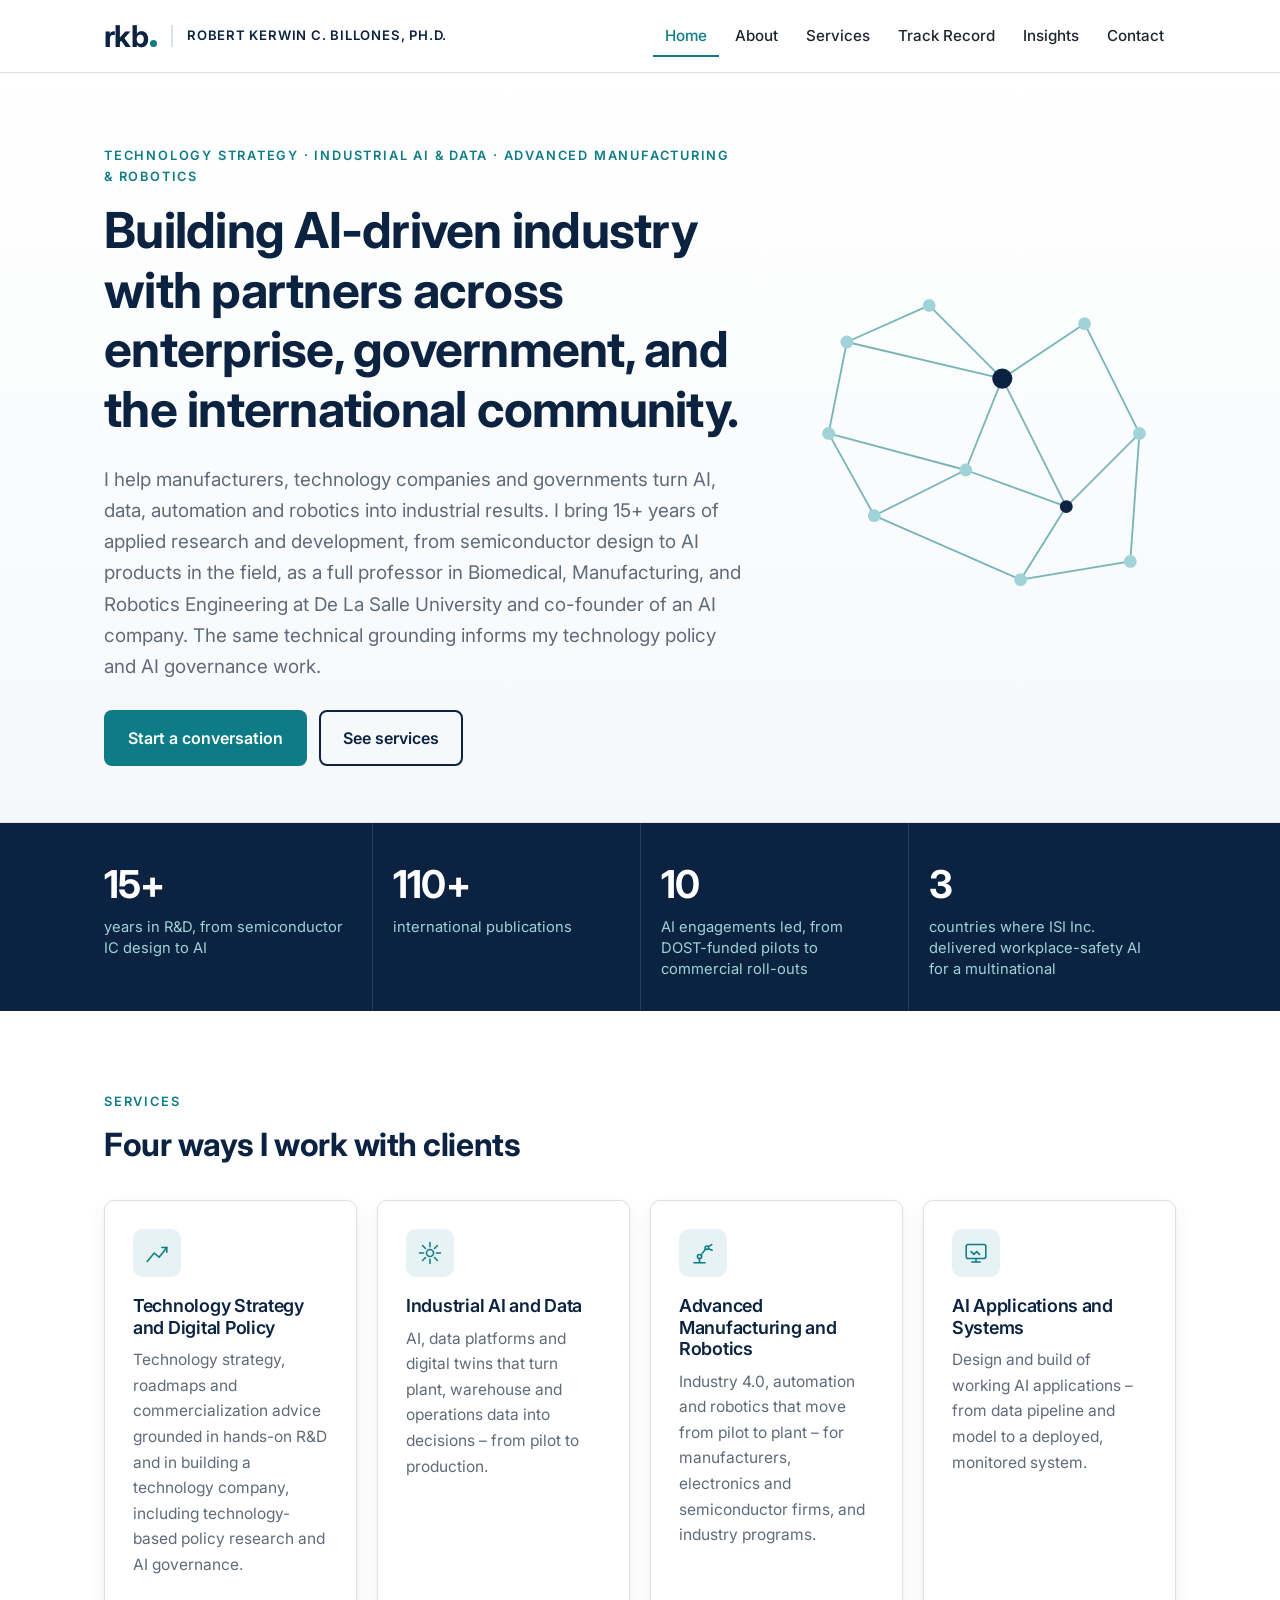
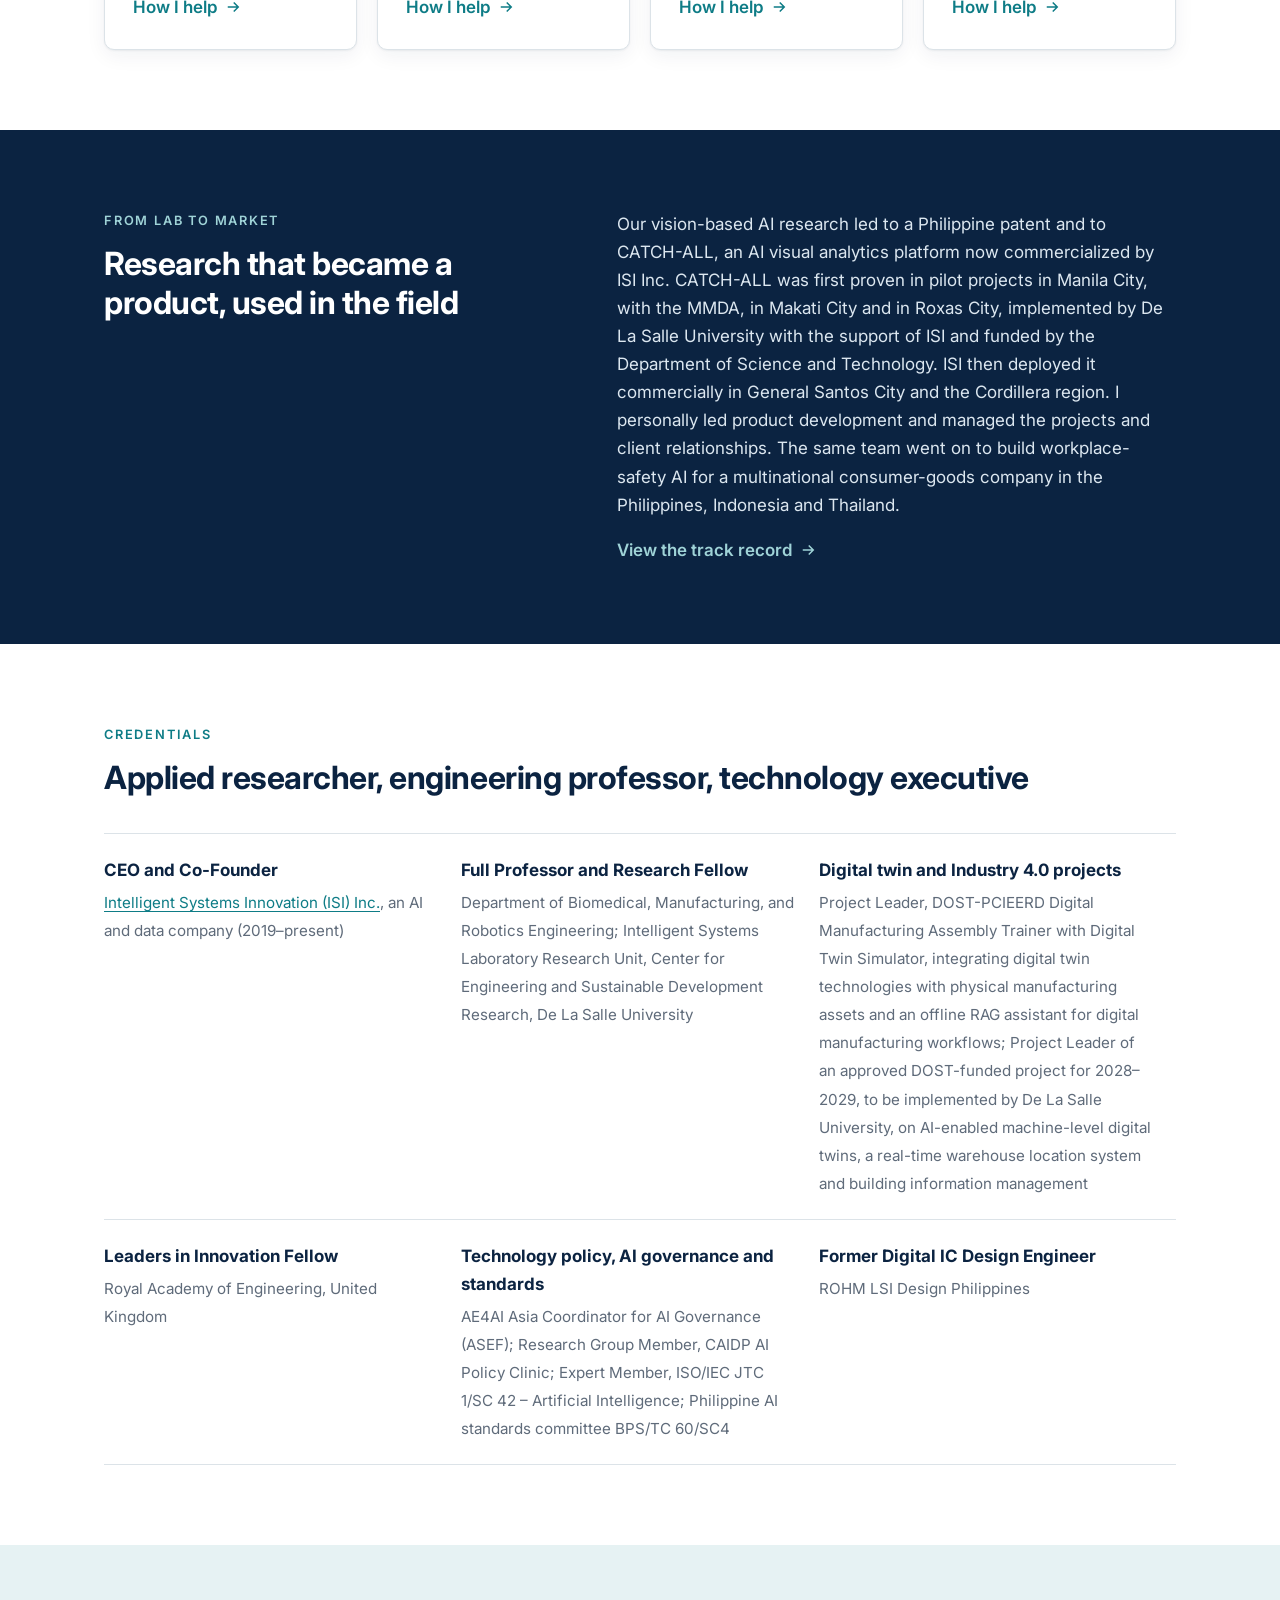
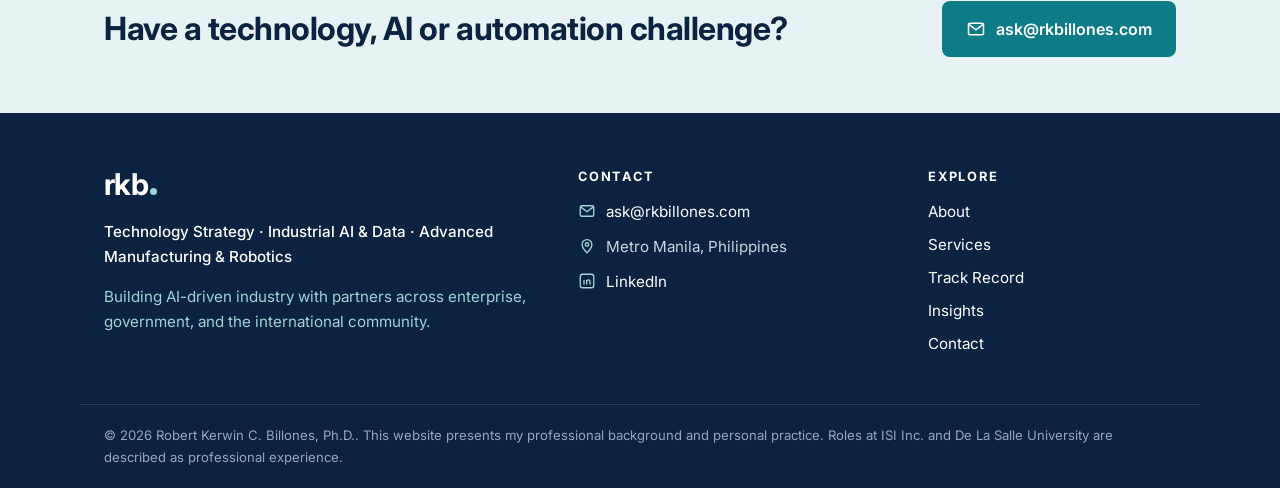
==== index.html @ d2f18d57 "Minor content changes" ====
<!doctype html>
<html lang="en">
<head>
<meta charset="utf-8">
<meta name="viewport" content="width=device-width, initial-scale=1">
<title>Dr. Robert Kerwin C. Billones | Technology Strategy · Industrial AI &amp; Data · Advanced Manufacturing &amp; Robotics</title>
<meta name="description" content="Dr. Robert Kerwin C. Billones: technology strategy, industrial AI and data, and advanced manufacturing and robotics advisory. CEO of ISI Inc., full professor in Biomedical, Manufacturing, and Robotics Engineering at De La Salle University, Royal Academy of Engineering LIF Fellow.">
<meta name="author" content="Robert Kerwin C. Billones, Ph.D.">
<link rel="canonical" href="https://rkbillones.com/">
<meta property="og:type" content="website">
<meta property="og:title" content="Dr. Robert Kerwin C. Billones | Technology Strategy · Industrial AI &amp; Data · Advanced Manufacturing &amp; Robotics">
<meta property="og:description" content="Dr. Robert Kerwin C. Billones: technology strategy, industrial AI and data, and advanced manufacturing and robotics advisory. CEO of ISI Inc., full professor in Biomedical, Manufacturing, and Robotics Engineering at De La Salle University, Royal Academy of Engineering LIF Fellow.">
<meta property="og:url" content="https://rkbillones.com/">
<meta property="og:image" content="https://rkbillones.com/assets/og-image.png">
<meta name="twitter:card" content="summary_large_image">
<meta name="theme-color" content="#0B2341">
<link rel="icon" href="assets/favicon.svg" type="image/svg+xml">
<link rel="apple-touch-icon" href="assets/apple-touch-icon.png">
<link rel="preconnect" href="https://fonts.googleapis.com">
<link rel="preconnect" href="https://fonts.gstatic.com" crossorigin>
<link href="https://fonts.googleapis.com/css2?family=Inter:wght@400;500;600;700&display=swap" rel="stylesheet">
<link rel="stylesheet" href="css/style.css">
</head>
<body>
<a class="skip" href="#main">Skip to content</a>
<header class="site-header">
  <div class="wrap header-inner">
    <a class="brand" href="index.html"><span class="logo " aria-label="rkb."><span class="logo-word">rkb</span><span class="logo-dot"></span></span><span class="brand-name">Robert Kerwin C. Billones, Ph.D.</span></a>
    <button class="nav-toggle" aria-expanded="false" aria-controls="site-nav"><span></span><span></span><span></span><span class="sr">Menu</span></button>
    <nav id="site-nav" class="site-nav" aria-label="Main"><ul><li><a href="index.html" aria-current="page">Home</a></li><li><a href="about.html">About</a></li><li><a href="services.html">Services</a></li><li><a href="track-record.html">Track Record</a></li><li><a href="insights.html">Insights</a></li><li><a href="contact.html">Contact</a></li></ul></nav>
  </div>
</header>
<main id="main">

<section class="hero">
  <div class="wrap hero-grid">
    <div>
      <p class="eyebrow">Technology Strategy · Industrial AI &amp; Data · Advanced Manufacturing &amp; Robotics</p>
      <h1>Building AI-driven industry with partners across enterprise, government, and the international community.</h1>
      <p class="lead">I help manufacturers, technology companies and governments turn AI, data, automation and robotics into industrial results. I bring 15+ years of applied research and development, from semiconductor design to AI products in the field, as a full professor in Biomedical, Manufacturing, and Robotics Engineering at De La Salle University and co-founder of an AI company. The same technical grounding informs my technology policy and AI governance work.</p>
      <div class="actions">
        <a class="btn btn-primary" href="contact.html">Start a conversation</a>
        <a class="btn btn-ghost" href="services.html">See services</a>
      </div>
    </div>
    <div class="hero-art"><svg class="network" viewBox="0 0 420 380" aria-hidden="true"><g class="edges"><line x1="60" y1="70" x2="150" y2="30"/><line x1="150" y1="30" x2="230" y2="110"/><line x1="230" y1="110" x2="320" y2="50"/><line x1="320" y1="50" x2="380" y2="170"/><line x1="230" y1="110" x2="190" y2="210"/><line x1="380" y1="170" x2="300" y2="250"/><line x1="300" y1="250" x2="190" y2="210"/><line x1="190" y1="210" x2="90" y2="260"/><line x1="90" y1="260" x2="40" y2="170"/><line x1="40" y1="170" x2="60" y2="70"/><line x1="60" y1="70" x2="230" y2="110"/><line x1="190" y1="210" x2="40" y2="170"/><line x1="300" y1="250" x2="250" y2="330"/><line x1="250" y1="330" x2="370" y2="310"/><line x1="380" y1="170" x2="370" y2="310"/><line x1="230" y1="110" x2="300" y2="250"/><line x1="90" y1="260" x2="250" y2="330"/></g><g class="nodes"><circle cx="60" cy="70" r="7" class=""/><circle cx="150" cy="30" r="7" class=""/><circle cx="230" cy="110" r="11" class="hub"/><circle cx="320" cy="50" r="7" class=""/><circle cx="380" cy="170" r="7" class=""/><circle cx="300" cy="250" r="7" class="hub"/><circle cx="190" cy="210" r="7" class=""/><circle cx="90" cy="260" r="7" class=""/><circle cx="40" cy="170" r="7" class=""/><circle cx="250" cy="330" r="7" class=""/><circle cx="370" cy="310" r="7" class=""/></g></svg></div>
  </div>
</section>

<section class="stats" aria-label="At a glance">
  <div class="wrap stats-grid">
    <div class="stat"><span class="stat-n">15+</span><span class="stat-l">years in R&amp;D, from semiconductor IC design to AI</span></div><div class="stat"><span class="stat-n">110+</span><span class="stat-l">international publications</span></div><div class="stat"><span class="stat-n">10</span><span class="stat-l">AI engagements led, from DOST-funded pilots to commercial roll-outs</span></div><div class="stat"><span class="stat-n">3</span><span class="stat-l">countries where ISI Inc. delivered workplace-safety AI for a multinational</span></div>
  </div>
</section>

<section class="section">
  <div class="wrap">
    <div class="section-head">
      <p class="eyebrow">Services</p>
      <h2>Four ways I work with clients</h2>
    </div>
    <div class="grid-4"><article class="card svc">
  <div class="svc-icon"><svg viewBox="0 0 40 40" aria-hidden="true"><path d="M6 32 16 20l7 6 11-14"/><path d="M27 12h7v7"/></svg></div>
  <h3>Technology Strategy and Digital Policy</h3>
  <p>Technology strategy, roadmaps and commercialization advice grounded in hands-on R&amp;D and in building a technology company, including technology-based policy research and AI governance.</p>
  <a class="more" href="services.html#str">How I help <svg viewBox="0 0 24 24" aria-hidden="true"><path d="M5 12h14M13 6l6 6-6 6"/></svg></a>
</article>
<article class="card svc">
  <div class="svc-icon"><svg viewBox="0 0 40 40" aria-hidden="true"><circle cx="20" cy="20" r="5"/><path d="M20 5v6M20 29v6M5 20h6M29 20h6M9.4 9.4l4.2 4.2M26.4 26.4l4.2 4.2M9.4 30.6l4.2-4.2M26.4 13.6l4.2-4.2"/></svg></div>
  <h3>Industrial AI and Data</h3>
  <p>AI, data platforms and digital twins that turn plant, warehouse and operations data into decisions – from pilot to production.</p>
  <a class="more" href="services.html#iai">How I help <svg viewBox="0 0 24 24" aria-hidden="true"><path d="M5 12h14M13 6l6 6-6 6"/></svg></a>
</article>
<article class="card svc">
  <div class="svc-icon"><svg viewBox="0 0 40 40" aria-hidden="true"><path d="M7 34h16"/><path d="M15 34v-6"/><circle cx="15" cy="25" r="3"/><path d="m17 23 7-9"/><circle cx="25.5" cy="12.5" r="2.5"/><path d="m27.5 11 5-3M28 14l5 2"/></svg></div>
  <h3>Advanced Manufacturing and Robotics</h3>
  <p>Industry 4.0, automation and robotics that move from pilot to plant – for manufacturers, electronics and semiconductor firms, and industry programs.</p>
  <a class="more" href="services.html#amr">How I help <svg viewBox="0 0 24 24" aria-hidden="true"><path d="M5 12h14M13 6l6 6-6 6"/></svg></a>
</article>
<article class="card svc">
  <div class="svc-icon"><svg viewBox="0 0 40 40" aria-hidden="true"><rect x="6" y="8" width="28" height="20" rx="2.5"/><path d="M14 33h12M20 28v5M13 18l4 4 4-4 4 4"/></svg></div>
  <h3>AI Applications and Systems</h3>
  <p>Design and build of working AI applications – from data pipeline and model to a deployed, monitored system.</p>
  <a class="more" href="services.html#ais">How I help <svg viewBox="0 0 24 24" aria-hidden="true"><path d="M5 12h14M13 6l6 6-6 6"/></svg></a>
</article></div>
  </div>
</section>

<section class="section band">
  <div class="wrap split">
    <div>
      <p class="eyebrow eyebrow-light">From lab to market</p>
      <h2>Research that became a product, used in the field</h2>
    </div>
    <div>
      <p>Our vision-based AI research led to a Philippine patent and to CATCH-ALL, an AI visual analytics platform now commercialized by ISI Inc. CATCH-ALL was first proven in pilot projects in Manila City, with the MMDA, in Makati City and in Roxas City, implemented by De La Salle University with the support of ISI and funded by the Department of Science and Technology. ISI then deployed it commercially in General Santos City and the Cordillera region. I personally led product development and managed the projects and client relationships. The same team went on to build workplace-safety AI for a multinational consumer-goods company in the Philippines, Indonesia and Thailand.</p>
      <a class="more more-light" href="track-record.html">View the track record <svg viewBox="0 0 24 24" aria-hidden="true"><path d="M5 12h14M13 6l6 6-6 6"/></svg></a>
    </div>
  </div>
</section>

<section class="section">
  <div class="wrap">
    <div class="section-head">
      <p class="eyebrow">Credentials</p>
      <h2>Applied researcher, engineering professor, technology executive</h2>
    </div>
    <ul class="cred-grid">
      <li><strong>CEO and Co-Founder</strong><span><a href="https://isinnovation.com.ph/" rel="noopener">Intelligent Systems Innovation (ISI) Inc.</a>, an AI and data company (2019–present)</span></li>
      <li><strong>Full Professor and Research Fellow</strong><span>Department of Biomedical, Manufacturing, and Robotics Engineering; Intelligent Systems Laboratory Research Unit, Center for Engineering and Sustainable Development Research, De La Salle University</span></li>
      <li><strong>Digital twin and Industry 4.0 projects</strong><span>Project Leader, DOST-PCIEERD Digital Manufacturing Assembly Trainer with Digital Twin Simulator, integrating digital twin technologies with physical manufacturing assets and an offline RAG assistant for digital manufacturing workflows; Project Leader of an approved DOST-funded project for 2028–2029, to be implemented by De La Salle University, on AI-enabled machine-level digital twins, a real-time warehouse location system and building information management</span></li>
      <li><strong>Leaders in Innovation Fellow</strong><span>Royal Academy of Engineering, United Kingdom</span></li>
      <li><strong>Technology policy, AI governance and standards</strong><span>AE4AI Asia Coordinator for AI Governance (ASEF); Research Group Member, CAIDP AI Policy Clinic; Expert Member, ISO/IEC JTC 1/SC 42 – Artificial Intelligence; Philippine AI standards committee BPS/TC 60/SC4</span></li>
      <li><strong>Former Digital IC Design Engineer</strong><span>ROHM LSI Design Philippines</span></li>
    </ul>
  </div>
</section>

<section class="cta">
  <div class="wrap cta-inner">
    <h2>Have a technology, AI or automation challenge?</h2>
    <a class="btn btn-primary" href="mailto:ask@rkbillones.com"><svg viewBox="0 0 24 24" aria-hidden="true"><rect x="3" y="5" width="18" height="14" rx="2"/><path d="M3.5 6.5 12 13l8.5-6.5"/></svg> ask@rkbillones.com</a>
  </div>
</section>
</main>
<footer class="site-footer">
  <div class="wrap footer-grid">
    <div>
      <span class="logo logo-rev" aria-label="rkb."><span class="logo-word">rkb</span><span class="logo-dot"></span></span>
      <p class="footer-desc">Technology Strategy · Industrial AI &amp; Data · Advanced Manufacturing &amp; Robotics</p>
      <p class="footer-tag">Building AI-driven industry with partners across enterprise, government, and the international community.</p>
    </div>
    <div>
      <h2 class="footer-h">Contact</h2>
      <ul class="contact-list">
        <li><svg viewBox="0 0 24 24" aria-hidden="true"><rect x="3" y="5" width="18" height="14" rx="2"/><path d="M3.5 6.5 12 13l8.5-6.5"/></svg><a href="mailto:ask@rkbillones.com">ask@rkbillones.com</a></li>
        <li><svg viewBox="0 0 24 24" aria-hidden="true"><path d="M12 21s-6.5-6.2-6.5-11a6.5 6.5 0 0 1 13 0c0 4.8-6.5 11-6.5 11z"/><circle cx="12" cy="10" r="2.3"/></svg><span>Metro Manila, Philippines</span></li>
        <li><svg viewBox="0 0 24 24" aria-hidden="true"><rect x="3" y="3" width="18" height="18" rx="3"/><path d="M8 10.5v6M8 7.6v.1M11.5 16.5v-6M11.5 13c0-1.7 1-2.6 2.4-2.6s2.1.9 2.1 2.6v3.5"/></svg><a href="https://www.linkedin.com/in/robert-kerwin-billones-70526b146" rel="noopener">LinkedIn</a></li>
      </ul>
    </div>
    <div>
      <h2 class="footer-h">Explore</h2>
      <ul class="footer-nav"><li><a href="about.html">About</a></li><li><a href="services.html">Services</a></li><li><a href="track-record.html">Track Record</a></li><li><a href="insights.html">Insights</a></li><li><a href="contact.html">Contact</a></li></ul>
    </div>
  </div>
  <div class="wrap footer-base">
    <p>&copy; <span id="yr">2026</span> Robert Kerwin C. Billones, Ph.D.. This website presents my professional background and personal practice. Roles at ISI Inc. and De La Salle University are described as professional experience.</p>
  </div>
</footer>
<script>
(function(){var b=document.querySelector('.nav-toggle'),n=document.getElementById('site-nav');
b.addEventListener('click',function(){var o=n.classList.toggle('open');b.setAttribute('aria-expanded',o)});
document.getElementById('yr').textContent=new Date().getFullYear();})();
</script>
</body>
</html>
---- css/style.css ----
/* rkbillones.com – brand: Deep Navy #0B2341, Signal Teal #0E7C86, Mist #E6F2F3, Inter */
:root {
  --navy: #0B2341;
  --navy-2: #13325A;
  --teal: #0E7C86;
  --teal-d: #0A6169;
  --mint: #9FD3D7;
  --mist: #E6F2F3;
  --ink: #1D2733;
  --grey: #5F6B7A;
  --line: #DCE3E8;
  --bg: #FFFFFF;
  --bg-alt: #F5F8FA;
  --radius: 10px;
  --wrap: 1120px;
  --shadow: 0 1px 2px rgba(11, 35, 65, .06), 0 6px 20px rgba(11, 35, 65, .06);
}
* { box-sizing: border-box; }
html { scroll-behavior: smooth; -webkit-text-size-adjust: 100%; }
body {
  margin: 0; background: var(--bg); color: var(--ink);
  font: 400 17px/1.65 Inter, system-ui, -apple-system, "Segoe UI", Roboto, Arial, sans-serif;
  -webkit-font-smoothing: antialiased;
}
img, svg { max-width: 100%; }
a { color: var(--teal); text-decoration-thickness: 1px; text-underline-offset: 3px; }
a:hover { color: var(--teal-d); }
h1, h2, h3 { color: var(--navy); line-height: 1.2; letter-spacing: -0.015em; margin: 0 0 .5em; }
h1 { font-size: clamp(2rem, 4.2vw, 3.1rem); font-weight: 700; }
h2 { font-size: clamp(1.45rem, 2.6vw, 2rem); font-weight: 700; }
h3 { font-size: 1.12rem; font-weight: 600; }
p { margin: 0 0 1em; }
.wrap { max-width: var(--wrap); margin: 0 auto; padding: 0 24px; }
.sr, .skip { position: absolute; left: -9999px; }
.skip:focus { left: 16px; top: 12px; z-index: 100; background: var(--navy); color: #fff; padding: 8px 14px; border-radius: 6px; }
:focus-visible { outline: 3px solid var(--teal); outline-offset: 3px; }

/* Logo */
.logo { display: inline-flex; align-items: flex-end; font-weight: 700; color: var(--navy); letter-spacing: -0.04em; line-height: 1; }
.logo-word { font-size: 30px; }
.logo-dot { width: 7px; height: 7px; border-radius: 50%; background: var(--teal); margin: 0 0 4px 2px; }
.logo-rev { color: #fff; }
.logo-rev .logo-dot { background: var(--mint); }
.logo-xl .logo-word { font-size: 96px; }
.logo-xl .logo-dot { width: 22px; height: 22px; margin-bottom: 12px; margin-left: 5px; }

/* Header */
.site-header { position: sticky; top: 0; z-index: 50; background: rgba(255,255,255,.94); backdrop-filter: blur(8px); border-bottom: 1px solid var(--line); }
.header-inner { display: flex; align-items: center; justify-content: space-between; height: 72px; gap: 16px; }
.brand { display: flex; align-items: center; gap: 14px; text-decoration: none; }
.brand-name { font-size: .82rem; font-weight: 600; color: var(--navy); letter-spacing: .06em; text-transform: uppercase; padding-left: 14px; border-left: 2px solid var(--line); }
.site-nav ul { display: flex; gap: 4px; list-style: none; margin: 0; padding: 0; }
.site-nav a { display: block; padding: 8px 12px; border-radius: 6px; color: var(--ink); text-decoration: none; font-size: .95rem; font-weight: 500; }
.site-nav a:hover { background: var(--mist); color: var(--navy); }
.site-nav a[aria-current="page"] { color: var(--teal); box-shadow: inset 0 -2px 0 var(--teal); border-radius: 0; }
.nav-toggle { display: none; background: none; border: 0; padding: 10px; cursor: pointer; }
.nav-toggle span:not(.sr) { display: block; width: 22px; height: 2px; background: var(--navy); margin: 5px 0; border-radius: 2px; }

/* Buttons */
.btn { display: inline-flex; align-items: center; gap: 10px; padding: 13px 22px; border-radius: 8px; font-weight: 600; font-size: 1rem; text-decoration: none; border: 2px solid transparent; transition: background .15s, color .15s, border-color .15s; }
.btn svg { width: 20px; height: 20px; fill: none; stroke: currentColor; stroke-width: 1.8; }
.btn-primary { background: var(--teal); color: #fff; }
.btn-primary:hover { background: var(--teal-d); color: #fff; }
.btn-ghost { border-color: var(--navy); color: var(--navy); }
.btn-ghost:hover { background: var(--navy); color: #fff; }
.actions { display: flex; flex-wrap: wrap; gap: 12px; margin-top: 28px; }
.more { display: inline-flex; align-items: center; gap: 6px; font-weight: 600; text-decoration: none; }
.more svg { width: 18px; height: 18px; fill: none; stroke: currentColor; stroke-width: 2; transition: transform .15s; }
.more:hover svg { transform: translateX(3px); }
.more-light { color: var(--mint); }
.more-light:hover { color: #fff; }

/* Eyebrow + lead */
.eyebrow { font-size: .8rem; font-weight: 600; letter-spacing: .14em; text-transform: uppercase; color: var(--teal); margin-bottom: 14px; }
.eyebrow-light { color: var(--mint); }
.lead { font-size: 1.18rem; color: var(--grey); max-width: 46em; }
.lead-sm { font-size: 1.06rem; color: var(--grey); }
.note { font-size: .9rem; color: var(--grey); margin-top: 16px; }

/* Hero */
.hero { padding: 72px 0 56px; background: linear-gradient(180deg, #fff 0%, var(--bg-alt) 100%); border-bottom: 1px solid var(--line); }
.hero-grid { display: grid; grid-template-columns: 1.25fr .75fr; gap: 48px; align-items: center; }
.hero h1 { max-width: 15em; }
.network { width: 100%; height: auto; }
.network .edges line { stroke: var(--teal); stroke-width: 2; opacity: .55; }
.network .nodes circle { fill: var(--mint); }
.network .nodes circle.hub { fill: var(--navy); }
.page-hero { padding: 64px 0 40px; background: var(--bg-alt); border-bottom: 1px solid var(--line); }

/* Stats */
.stats { background: var(--navy); color: #fff; }
.stats-grid { display: grid; grid-template-columns: repeat(4, 1fr); }
.stat { padding: 30px 20px; border-left: 1px solid rgba(255,255,255,.12); }
.stat:first-child { border-left: 0; padding-left: 0; }
.stat-n { display: block; font-size: 2.4rem; font-weight: 700; letter-spacing: -0.02em; color: #fff; }
.stat-l { display: block; font-size: .92rem; color: var(--mint); line-height: 1.45; }

/* Sections */
.section { padding: 80px 0; }
.section.alt { background: var(--bg-alt); }
.section-head { margin-bottom: 36px; }
.band { background: var(--navy); color: #DCE7F0; }
.band h2 { color: #fff; }
.split { display: grid; grid-template-columns: .9fr 1.1fr; gap: 56px; align-items: start; }

/* Cards */
.card { background: #fff; border: 1px solid var(--line); border-radius: var(--radius); padding: 28px; box-shadow: var(--shadow); }
.grid-4 { display: grid; grid-template-columns: repeat(4, 1fr); gap: 20px; }
.svc { display: flex; flex-direction: column; }
.svc p { color: var(--grey); font-size: .97rem; flex: 1; }
.svc-icon { width: 48px; height: 48px; border-radius: 10px; background: var(--mist); display: grid; place-items: center; margin-bottom: 18px; }
.svc-icon svg { width: 28px; height: 28px; fill: none; stroke: var(--teal); stroke-width: 2.2; stroke-linecap: round; stroke-linejoin: round; }
.svc-icon-lg { width: 64px; height: 64px; }
.svc-icon-lg svg { width: 36px; height: 36px; }

/* Credentials */
.cred-grid { list-style: none; margin: 0; padding: 0; display: grid; grid-template-columns: repeat(3, 1fr); gap: 0; border-top: 1px solid var(--line); }
.cred-grid li { padding: 22px 24px 22px 0; border-bottom: 1px solid var(--line); }
.cred-grid strong { display: block; color: var(--navy); margin-bottom: 4px; }
.cred-grid span { color: var(--grey); font-size: .95rem; }

/* CTA */
.cta { background: var(--mist); padding: 56px 0; }
.cta-inner { display: flex; align-items: center; justify-content: space-between; gap: 24px; flex-wrap: wrap; }
.cta h2 { margin: 0; }

/* About */
.about-grid { display: grid; grid-template-columns: 320px 1fr; gap: 56px; align-items: start; }
.portrait { margin: 0; position: sticky; top: 100px; }
.portrait-ph { width: 100%; aspect-ratio: 1; border-radius: 14px; object-fit: cover; }
.portrait-ph { background: var(--mist); display: grid; place-items: center; }
.portrait img { width: 100%; aspect-ratio: 4 / 5; border-radius: 14px; object-fit: cover; display: block; }
.prose { max-width: 44em; }
.prose h2 { font-size: 1.35rem; margin-top: 1.8em; }
.plain { padding-left: 1.1em; }
.plain li { margin-bottom: .5em; }

/* Services */
.stack { display: grid; gap: 28px; }
.svc-block { display: grid; grid-template-columns: 64px 1fr; gap: 28px; padding: 36px; border: 1px solid var(--line); border-radius: var(--radius); scroll-margin-top: 96px; }
.two-col { display: grid; grid-template-columns: 1fr 1fr; gap: 36px; margin-top: 18px; }
.two-col.wide { grid-template-columns: 1.6fr 1fr; gap: 56px; }
.ticks { list-style: none; padding: 0; margin: 0 0 1.4em; }
.ticks li { position: relative; padding-left: 26px; margin-bottom: .6em; }
.ticks li::before { content: ""; position: absolute; left: 2px; top: .62em; width: 12px; height: 2px; background: var(--teal); }
.steps { list-style: none; padding: 0; margin: 0; display: grid; grid-template-columns: repeat(5, 1fr); gap: 16px; counter-reset: s; }
.steps li { background: #fff; border: 1px solid var(--line); border-radius: var(--radius); padding: 22px; }
.step-n { display: grid; place-items: center; width: 34px; height: 34px; border-radius: 50%; background: var(--navy); color: #fff; font-weight: 700; margin-bottom: 12px; }
.steps strong { display: block; color: var(--navy); }
.steps span:last-child { color: var(--grey); font-size: .93rem; }

/* Tables */
.table-wrap { overflow-x: auto; border: 1px solid var(--line); border-radius: var(--radius); background: #fff; }
table { width: 100%; border-collapse: collapse; font-size: .95rem; }
th { text-align: left; background: var(--navy); color: #fff; font-weight: 600; padding: 12px 16px; white-space: nowrap; }
td { padding: 14px 16px; border-top: 1px solid var(--line); vertical-align: top; }
tbody tr:nth-child(even) td { background: #FAFCFD; }
td .sub { display: block; color: var(--grey); font-size: .88rem; margin-top: 3px; }
.nowrap { white-space: nowrap; }

/* Insights + contact */
.side h3 { margin-bottom: 12px; }
.links { list-style: none; padding: 0; margin: 0; }
.links li { border-bottom: 1px solid var(--line); }
.links a { display: flex; justify-content: space-between; align-items: center; padding: 12px 0; text-decoration: none; font-weight: 600; }
.links svg { width: 18px; height: 18px; fill: none; stroke: currentColor; stroke-width: 2; }
.contact-grid { display: grid; grid-template-columns: repeat(3, 1fr); gap: 20px; margin-bottom: 28px; }
.contact-card { display: flex; flex-direction: column; gap: 4px; text-decoration: none; color: var(--ink); transition: border-color .15s, transform .15s; }
a.contact-card:hover { border-color: var(--teal); transform: translateY(-2px); color: var(--ink); }
.contact-card svg { width: 30px; height: 30px; fill: none; stroke: var(--teal); stroke-width: 1.8; margin-bottom: 10px; }
.cc-l { font-size: .8rem; font-weight: 600; letter-spacing: .1em; text-transform: uppercase; color: var(--grey); }
.cc-v { font-weight: 600; color: var(--navy); word-break: break-word; }
.inquiry h2 { font-size: 1.3rem; }

/* Footer */
.site-footer { background: var(--navy); color: #C8D6E3; padding: 56px 0 0; font-size: .95rem; }
.footer-grid { display: grid; grid-template-columns: 1.4fr 1fr .8fr; gap: 40px; padding-bottom: 40px; }
.footer-desc { margin-top: 16px; color: #fff; font-weight: 500; }
.footer-tag { color: var(--mint); }
.footer-h { color: #fff; font-size: .8rem; letter-spacing: .14em; text-transform: uppercase; margin-bottom: 14px; }
.contact-list, .footer-nav { list-style: none; margin: 0; padding: 0; }
.contact-list li { display: flex; align-items: center; gap: 10px; margin-bottom: 10px; }
.contact-list svg { width: 18px; height: 18px; flex: none; fill: none; stroke: var(--mint); stroke-width: 1.8; }
.footer-nav li { margin-bottom: 8px; }
.site-footer a { color: #fff; text-decoration: none; }
.site-footer a:hover { color: var(--mint); text-decoration: underline; }
.footer-base { border-top: 1px solid rgba(255,255,255,.12); padding: 20px 24px; font-size: .82rem; color: #93A7BC; }
.footer-base p { margin: 0; }

/* Responsive */
@media (max-width: 1000px) {
  .grid-4, .contact-grid { grid-template-columns: repeat(2, 1fr); }
  .steps { grid-template-columns: repeat(2, 1fr); }
  .cred-grid { grid-template-columns: repeat(2, 1fr); }
  .brand-name { display: none; }
}
@media (max-width: 820px) {
  .nav-toggle { display: block; }
  .site-nav { position: absolute; top: 72px; left: 0; right: 0; background: #fff; border-bottom: 1px solid var(--line); display: none; }
  .site-nav.open { display: block; }
  .site-nav ul { flex-direction: column; padding: 8px 16px 16px; }
  .site-nav a[aria-current="page"] { box-shadow: inset 3px 0 0 var(--teal); }
  .hero-grid, .split, .about-grid, .two-col, .two-col.wide { grid-template-columns: 1fr; gap: 32px; }
  .hero-art { max-width: 300px; }
  .stats-grid { grid-template-columns: repeat(2, 1fr); }
  .stat { padding: 22px 16px; border-left: 0; }
  .stat:first-child { padding-left: 16px; }
  .portrait { position: static; max-width: 260px; }
  .svc-block { grid-template-columns: 1fr; padding: 26px; gap: 14px; }
  .footer-grid { grid-template-columns: 1fr; }
  .section { padding: 56px 0; }
}
@media (max-width: 520px) {
  body { font-size: 16px; }
  .wrap { padding: 0 16px; }
  .grid-4, .contact-grid, .steps, .cred-grid { grid-template-columns: 1fr; }
  .hero { padding: 48px 0 40px; }
}
.muted { color: var(--grey); font-size: .92em; }
.press a { color: var(--teal); }
.card.side { align-self: start; }
.article-list { list-style: none; padding: 0; margin: 0 0 8px; display: grid; gap: 14px; }
.article-list li { border: 1px solid var(--line); border-radius: var(--radius); padding: 16px 18px; background: #fff; display: grid; gap: 4px; }
.article-list a { text-decoration: none; }
.article-list strong { font-size: 1.05rem; }
.byline { color: var(--grey); font-size: .95rem; margin-top: 10px; }
.eyebrow a { color: inherit; text-decoration: none; }
.article p, .article li { line-height: 1.7; }
.article .source { margin: 32px 0 20px; padding: 20px 22px; }
.article .source h3 { margin: 0 0 6px; font-size: 1rem; }
.bi-head { margin: 0 0 18px; }
.bi-head p { margin: 4px 0 0; }
.bi-mark { font-weight: 700; font-size: 1.9rem; letter-spacing: -0.02em; color: var(--navy); text-transform: lowercase; display: inline-flex; align-items: baseline; text-decoration: none; }
.bi-mark.bi-sm { font-size: 1rem; letter-spacing: 0; }
.bi-dot { width: .32em; height: .32em; border-radius: 50%; background: var(--teal); display: inline-block; margin-left: .12em; }
.portrait img { aspect-ratio: auto; height: auto; object-fit: contain; }
.bi-filter { display: flex; flex-wrap: wrap; gap: 8px; margin: 0 0 16px; }
.chip { font: inherit; font-size: .88rem; border: 1px solid var(--line); background: #fff; color: var(--ink); border-radius: 999px; padding: 6px 14px; cursor: pointer; }
.chip:hover { border-color: var(--teal); }
.chip.is-on { background: var(--navy); border-color: var(--navy); color: #fff; }
.bi-meta { display: flex; flex-wrap: wrap; gap: 6px 10px; align-items: center; color: var(--grey); font-size: .88rem; }
.tag { display: inline-block; font-size: .78rem; font-weight: 600; color: var(--teal); background: var(--mist); border-radius: 999px; padding: 2px 10px; text-decoration: none; }
.page-hero .bi-meta { margin-top: 10px; }
.related { margin-top: 22px; padding-top: 16px; border-top: 1px solid var(--line); }
.related h3 { display: flex; align-items: baseline; gap: 8px; }
[hidden] { display: none !important; }
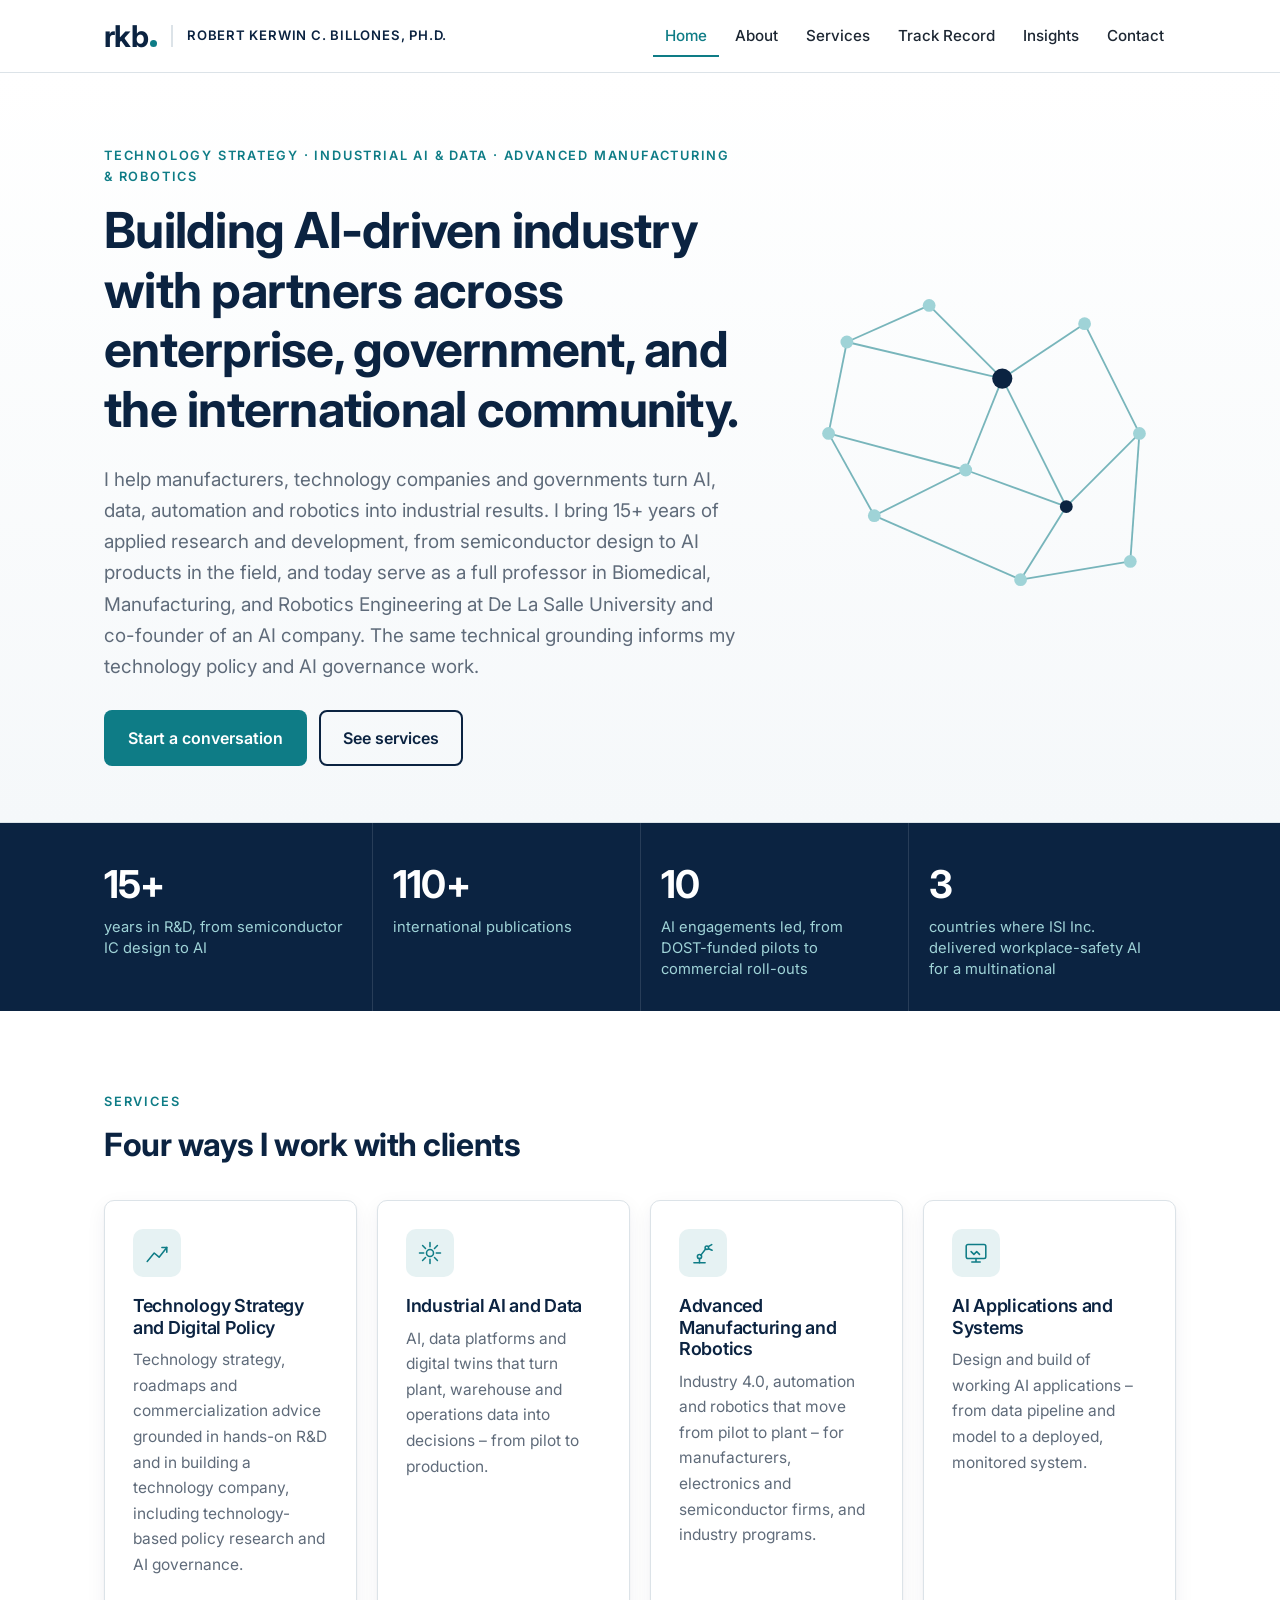
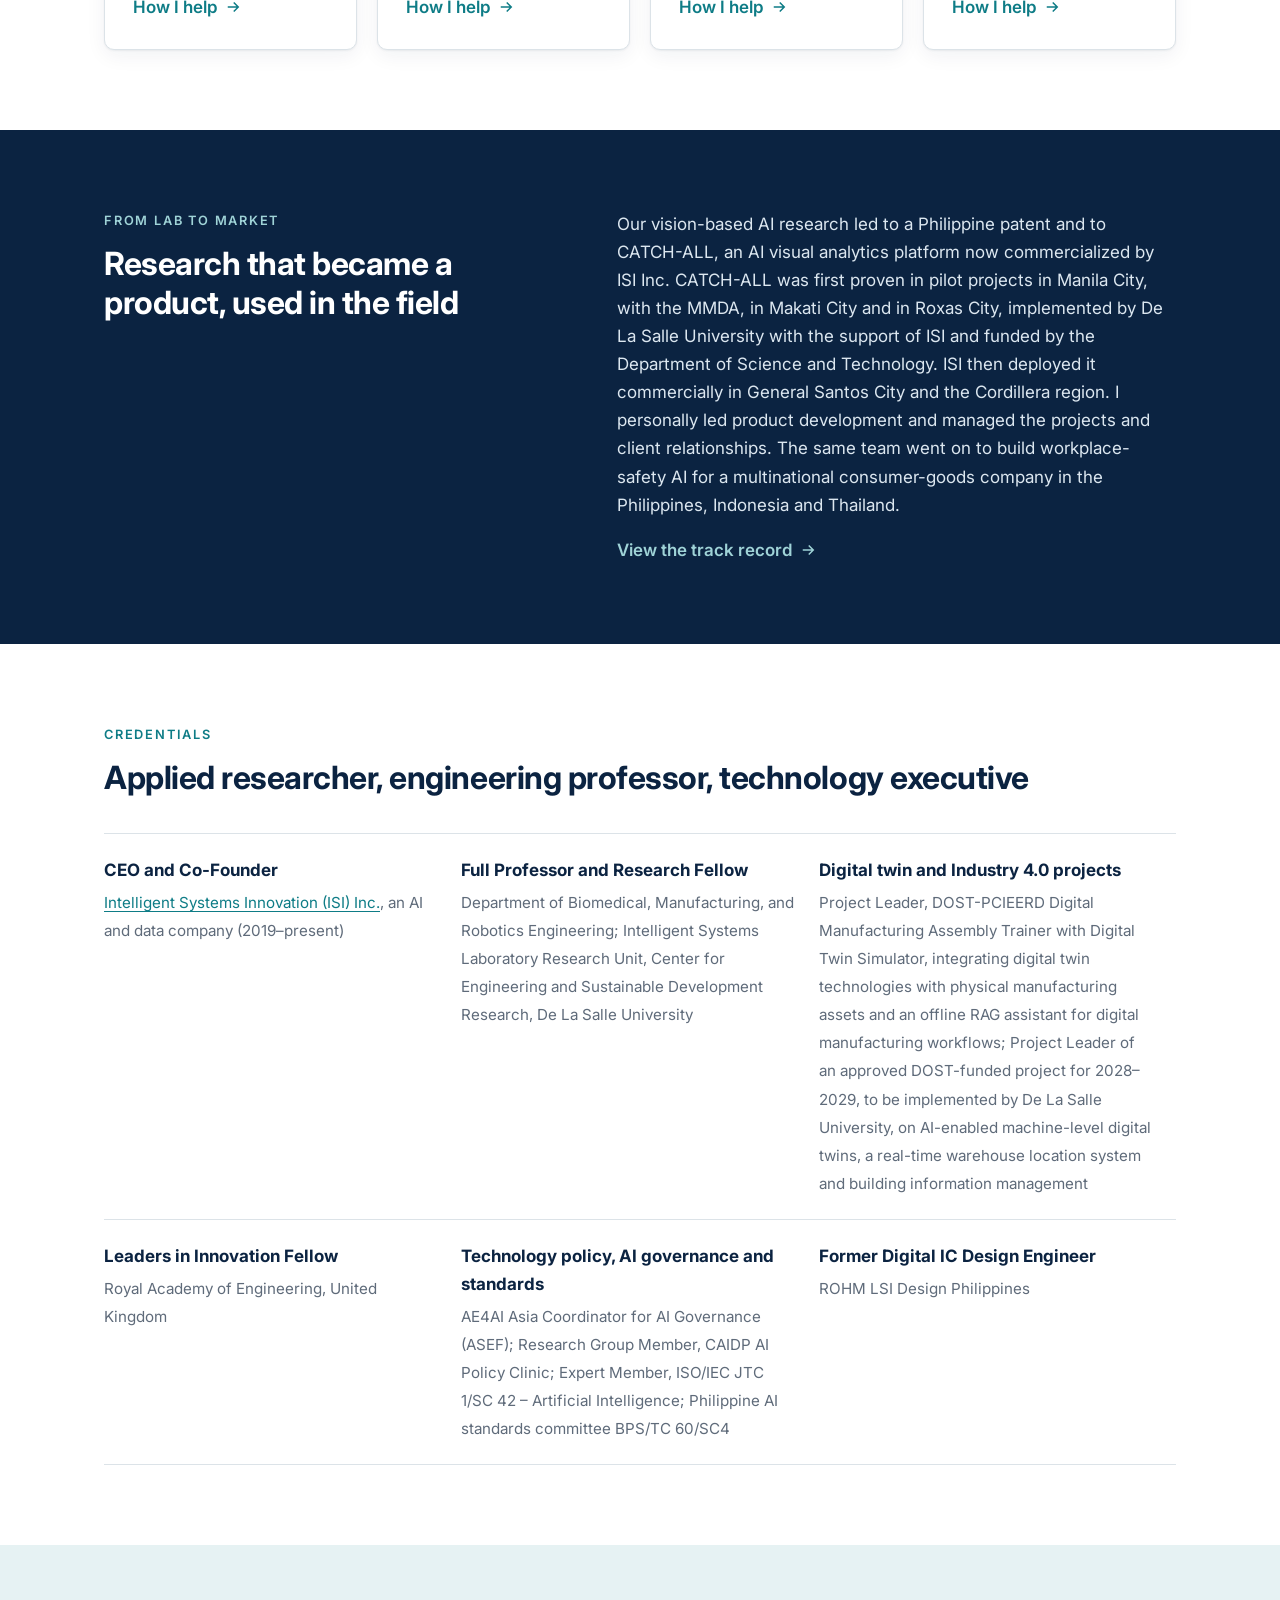
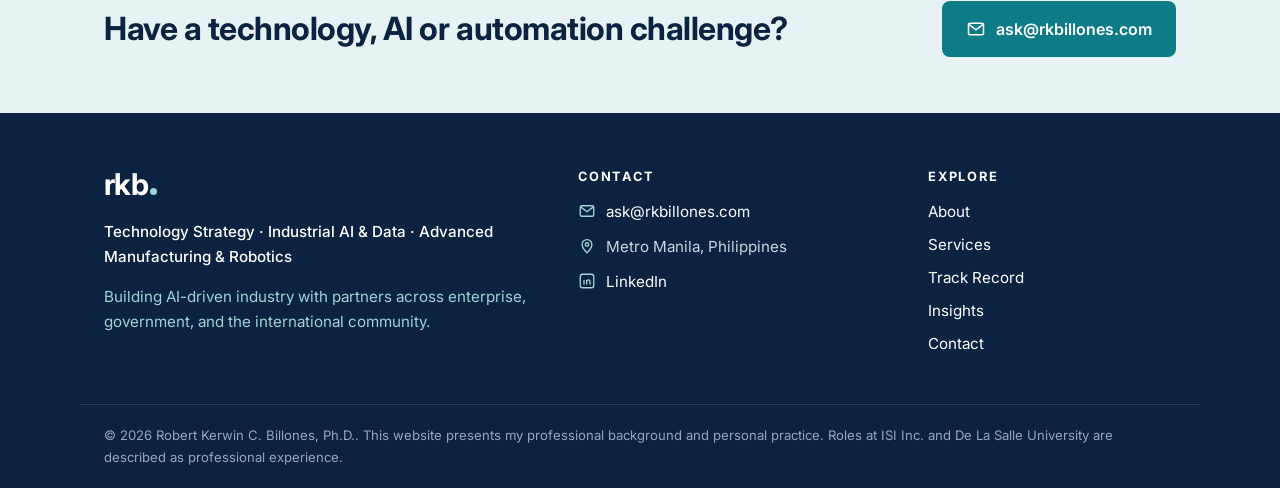
==== commit d4c56715: "Minor content change" ====
--- a/index.html
+++ b/index.html
@@ -37,7 +37,7 @@
     <div>
       <p class="eyebrow">Technology Strategy · Industrial AI &amp; Data · Advanced Manufacturing &amp; Robotics</p>
       <h1>Building AI-driven industry with partners across enterprise, government, and the international community.</h1>
-      <p class="lead">I help manufacturers, technology companies and governments turn AI, data, automation and robotics into industrial results. I bring 15+ years of applied research and development, from semiconductor design to AI products in the field, as a full professor in Biomedical, Manufacturing, and Robotics Engineering at De La Salle University and co-founder of an AI company. The same technical grounding informs my technology policy and AI governance work.</p>
+      <p class="lead">I help manufacturers, technology companies and governments turn AI, data, automation and robotics into industrial results. I bring 15+ years of applied research and development, from semiconductor design to AI products in the field, and today serve as a full professor in Biomedical, Manufacturing, and Robotics Engineering at De La Salle University and co-founder of an AI company. The same technical grounding informs my technology policy and AI governance work.</p>
       <div class="actions">
         <a class="btn btn-primary" href="contact.html">Start a conversation</a>
         <a class="btn btn-ghost" href="services.html">See services</a>
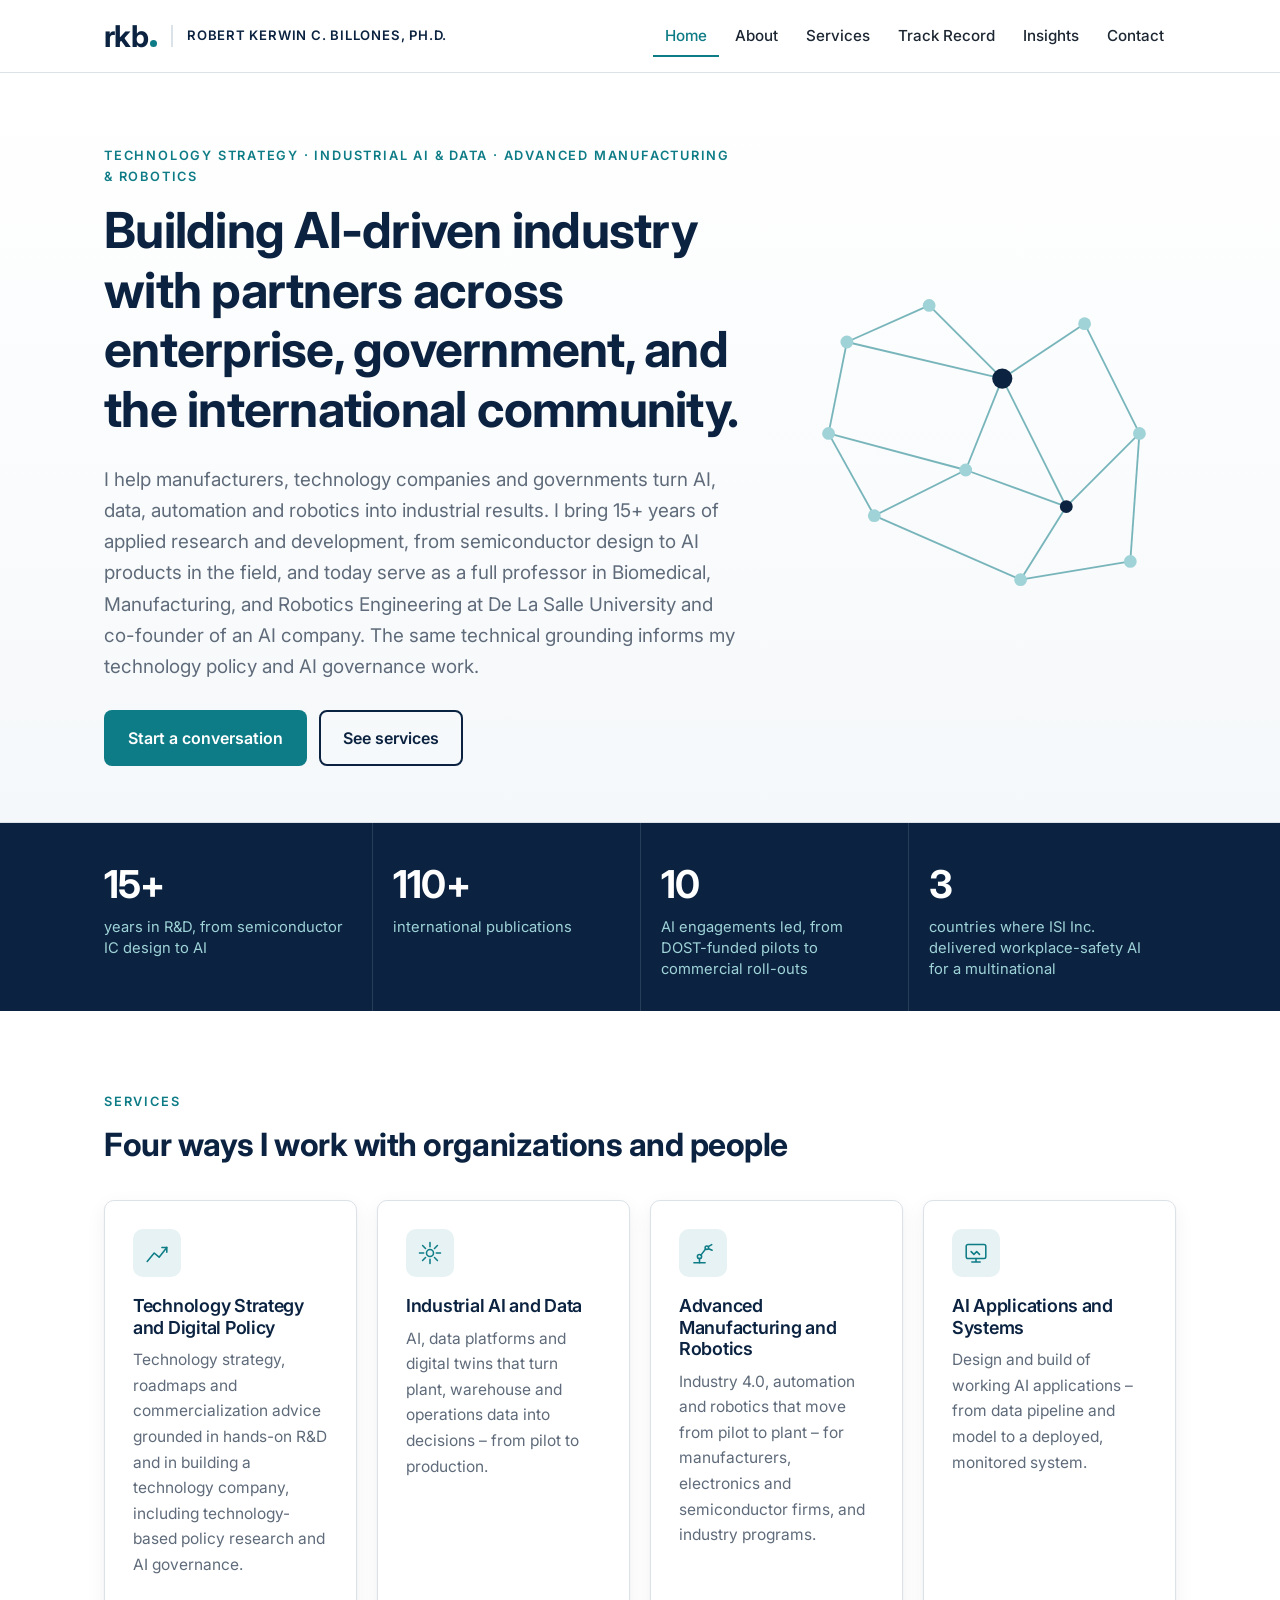
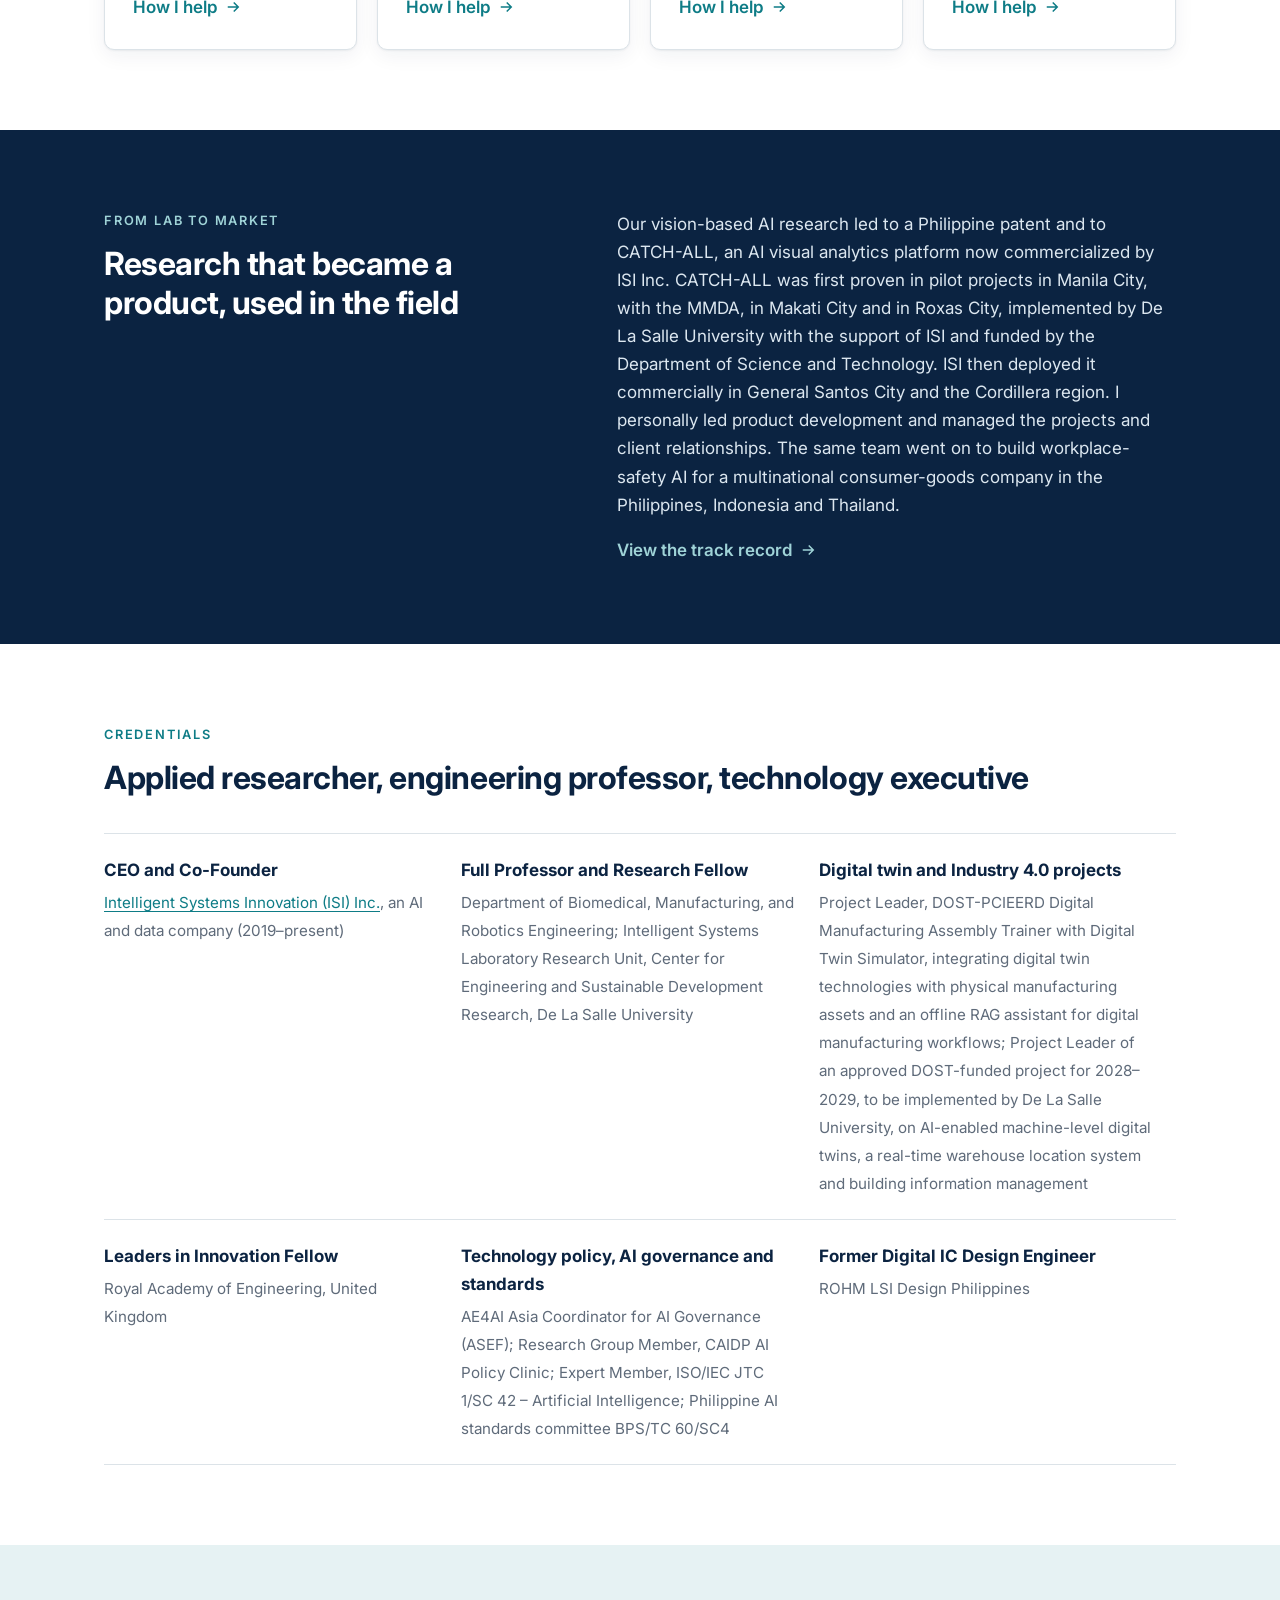
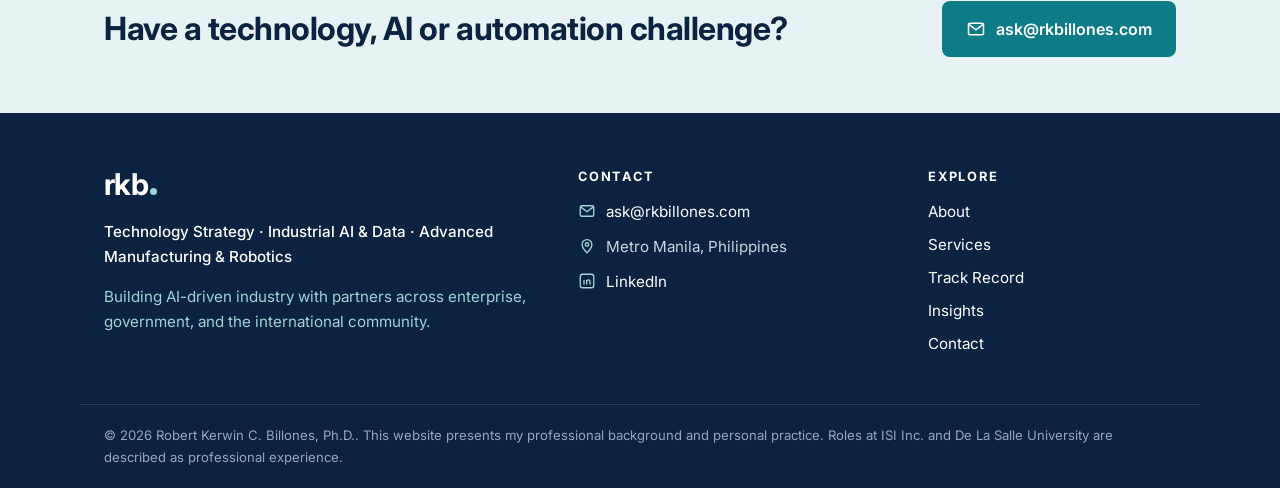
==== commit 9361d020: "Add files via upload Minor changes in insights" ====
--- a/index.html
+++ b/index.html
@@ -57,7 +57,7 @@
   <div class="wrap">
     <div class="section-head">
       <p class="eyebrow">Services</p>
-      <h2>Four ways I work with clients</h2>
+      <h2>Four ways I work with organizations and people</h2>
     </div>
     <div class="grid-4"><article class="card svc">
   <div class="svc-icon"><svg viewBox="0 0 40 40" aria-hidden="true"><path d="M6 32 16 20l7 6 11-14"/><path d="M27 12h7v7"/></svg></div>
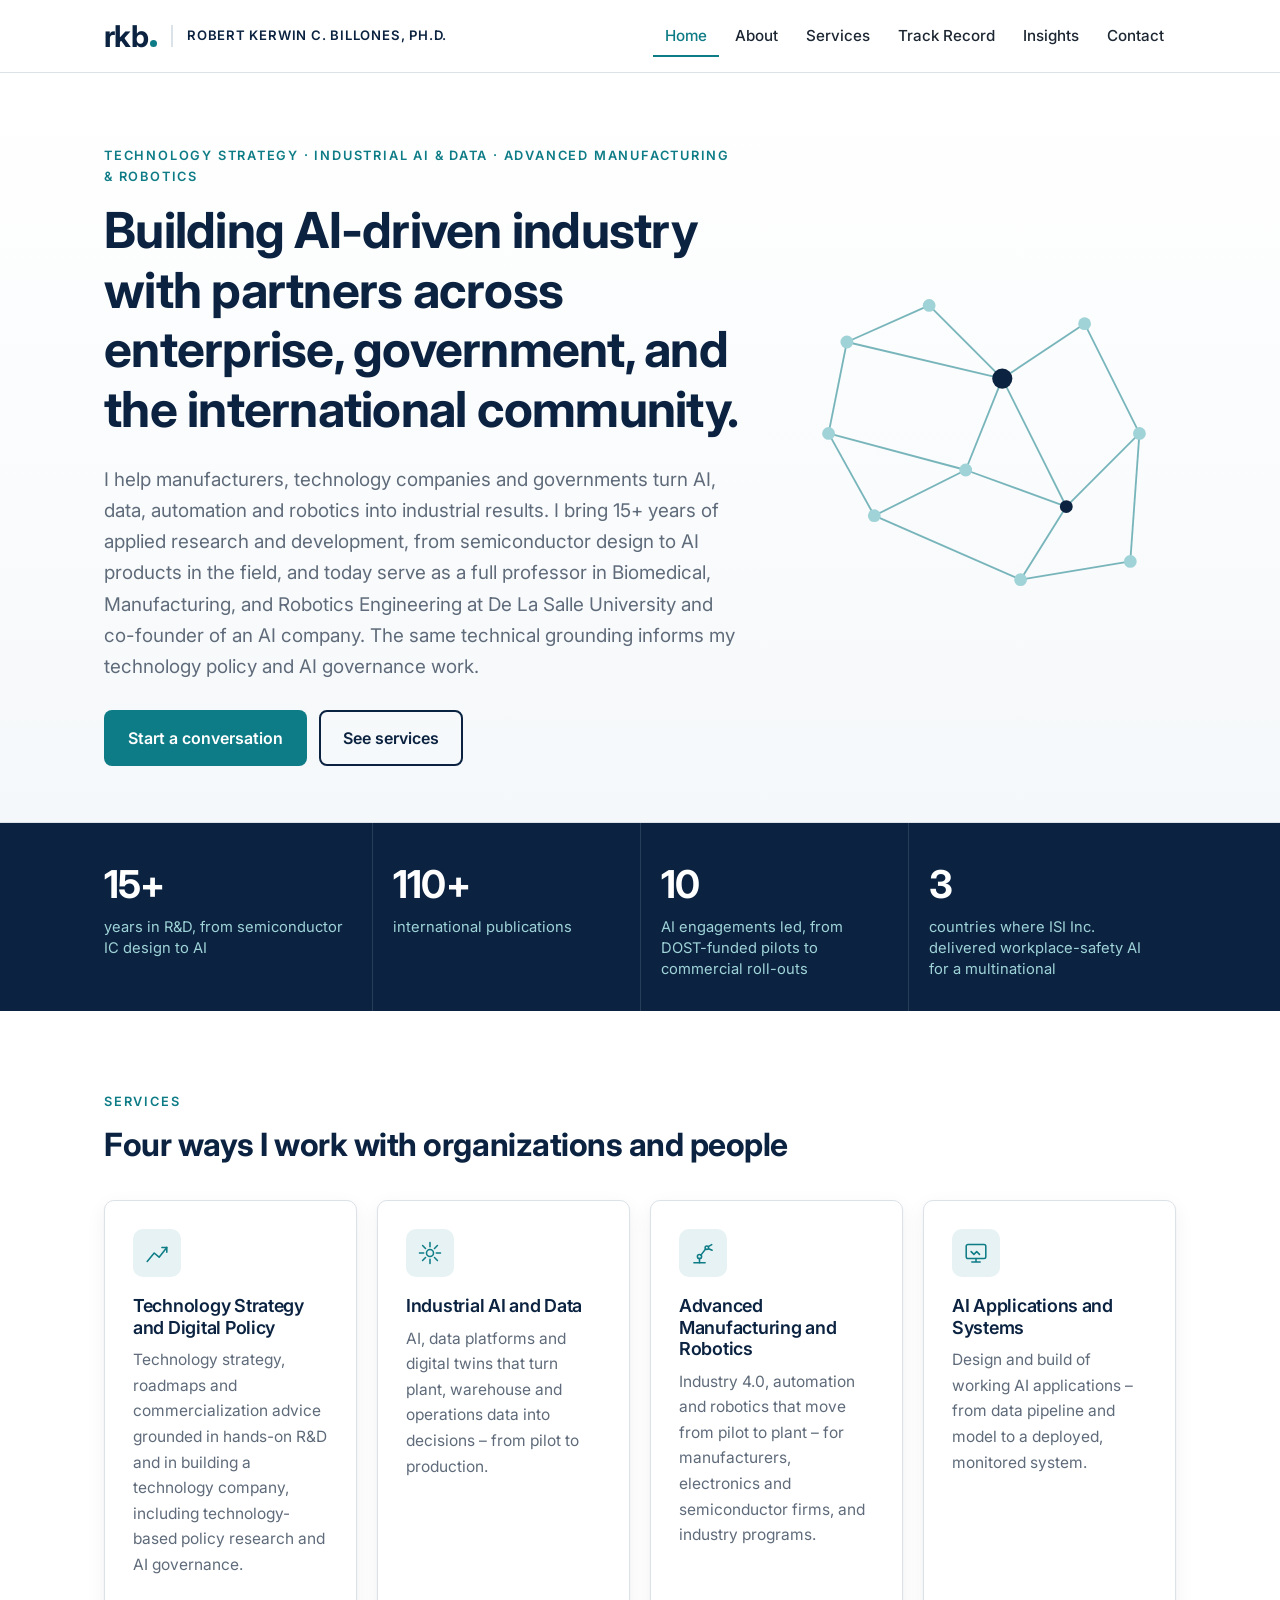
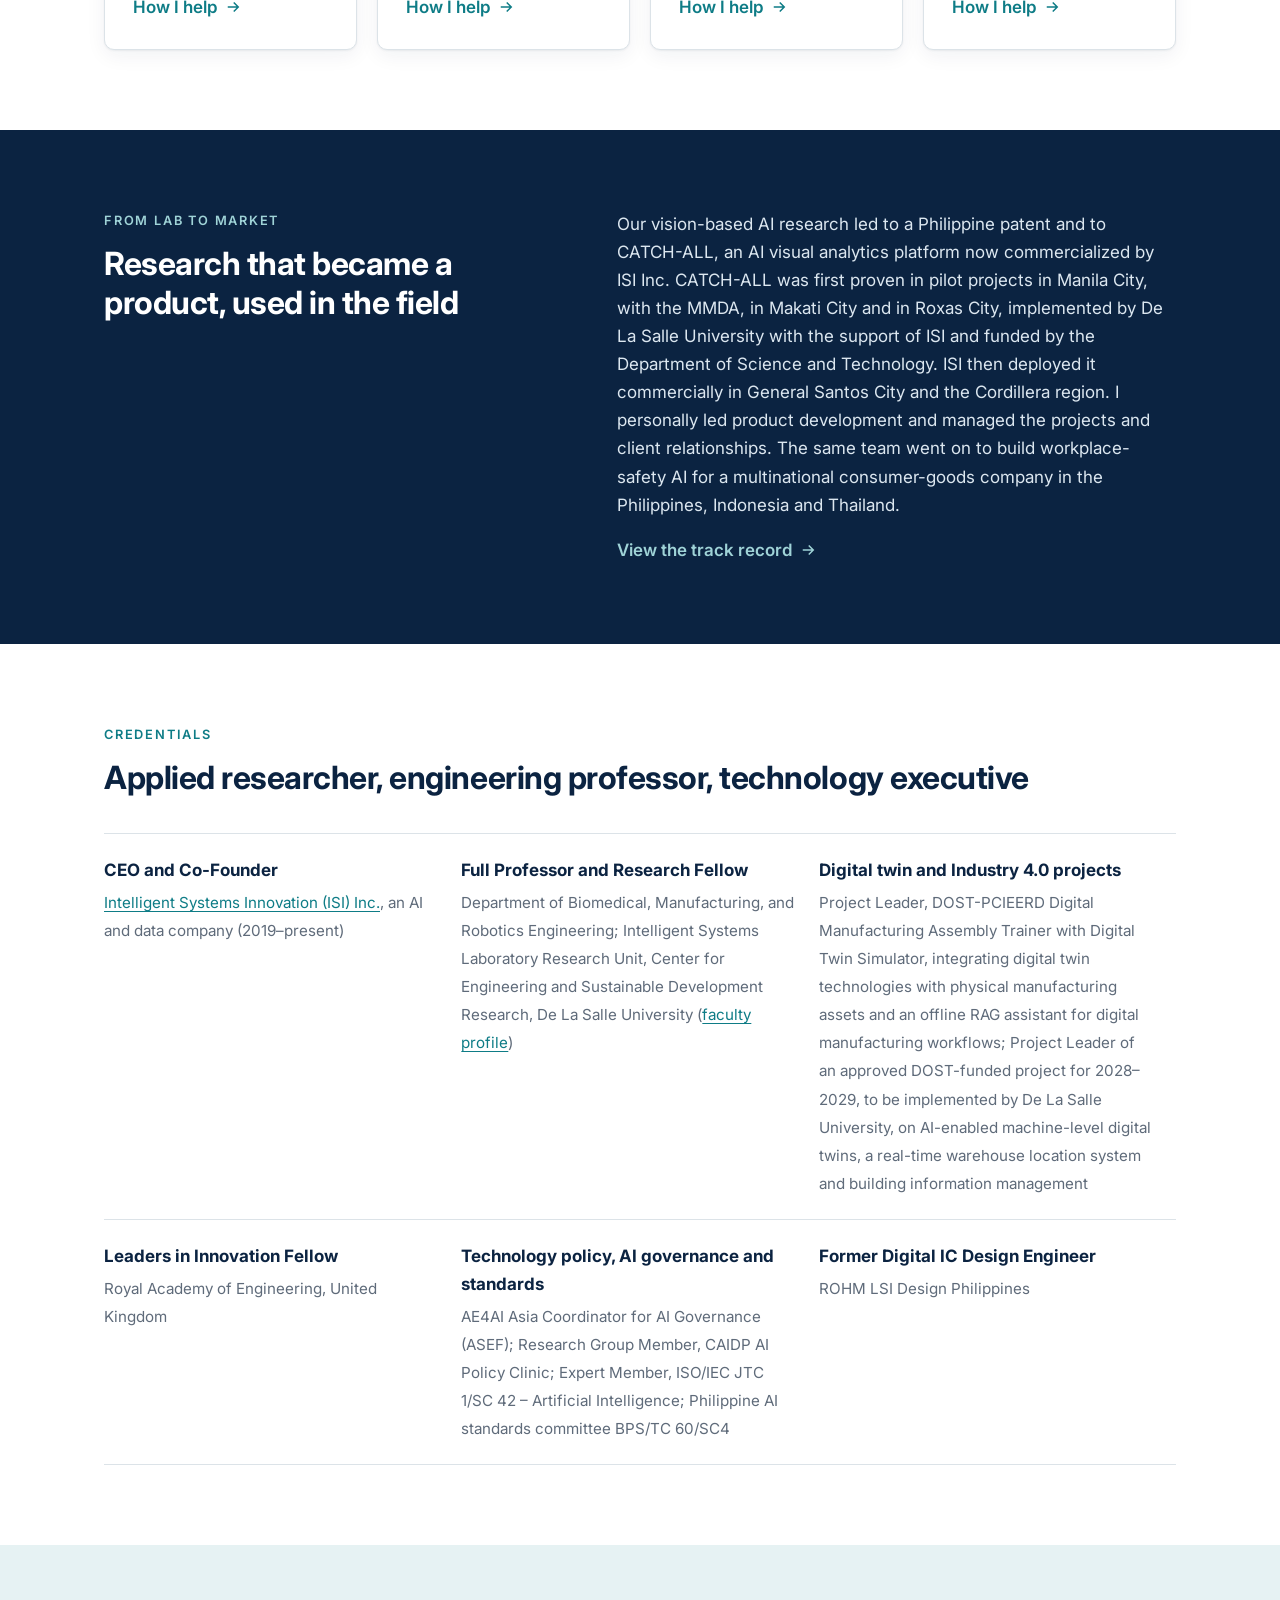
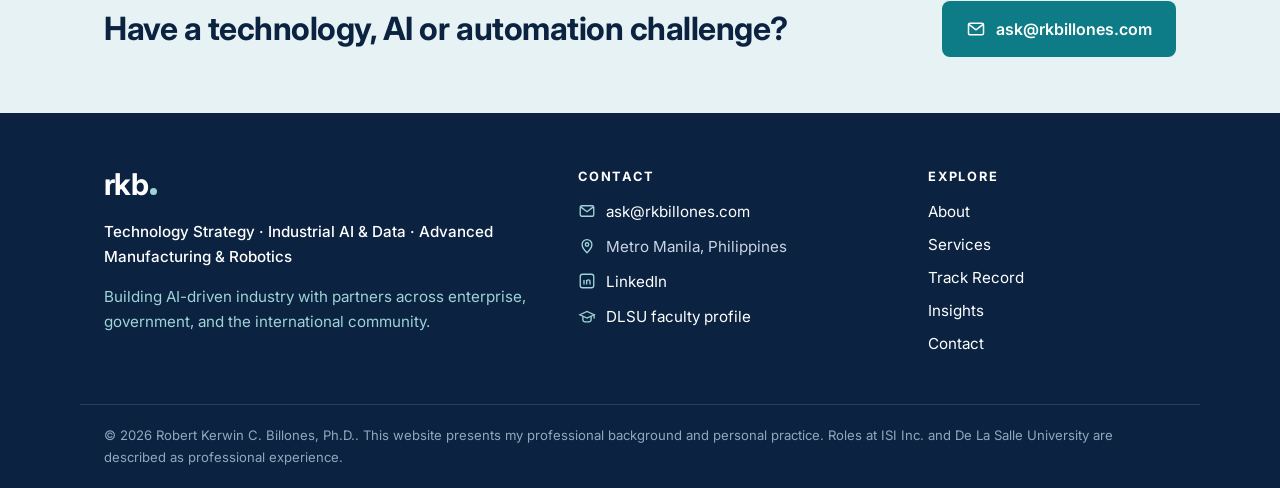
==== commit e92a5b40: "Added article" ====
--- a/index.html
+++ b/index.html
@@ -8,10 +8,14 @@
 <meta name="author" content="Robert Kerwin C. Billones, Ph.D.">
 <link rel="canonical" href="https://rkbillones.com/">
 <meta property="og:type" content="website">
+<meta property="og:site_name" content="Dr. Robert Kerwin C. Billones">
 <meta property="og:title" content="Dr. Robert Kerwin C. Billones | Technology Strategy · Industrial AI &amp; Data · Advanced Manufacturing &amp; Robotics">
 <meta property="og:description" content="Dr. Robert Kerwin C. Billones: technology strategy, industrial AI and data, and advanced manufacturing and robotics advisory. CEO of ISI Inc., full professor in Biomedical, Manufacturing, and Robotics Engineering at De La Salle University, Royal Academy of Engineering LIF Fellow.">
 <meta property="og:url" content="https://rkbillones.com/">
 <meta property="og:image" content="https://rkbillones.com/assets/og-image.png">
+<meta name="twitter:title" content="Dr. Robert Kerwin C. Billones | Technology Strategy · Industrial AI &amp; Data · Advanced Manufacturing &amp; Robotics">
+<meta name="twitter:description" content="Dr. Robert Kerwin C. Billones: technology strategy, industrial AI and data, and advanced manufacturing and robotics advisory. CEO of ISI Inc., full professor in Biomedical, Manufacturing, and Robotics Engineering at De La Salle University, Royal Academy of Engineering LIF Fellow.">
+<meta name="twitter:image" content="https://rkbillones.com/assets/og-image.png">
 <meta name="twitter:card" content="summary_large_image">
 <meta name="theme-color" content="#0B2341">
 <link rel="icon" href="assets/favicon.svg" type="image/svg+xml">
@@ -20,6 +24,7 @@
 <link rel="preconnect" href="https://fonts.gstatic.com" crossorigin>
 <link href="https://fonts.googleapis.com/css2?family=Inter:wght@400;500;600;700&display=swap" rel="stylesheet">
 <link rel="stylesheet" href="css/style.css">
+<script type="application/ld+json">{"@context": "https://schema.org", "@graph": [{"@type": "Person", "@id": "https://rkbillones.com/#person", "name": "Robert Kerwin C. Billones", "honorificPrefix": "Dr.", "honorificSuffix": "Ph.D.", "url": "https://rkbillones.com/", "image": "https://rkbillones.com/assets/photo.jpg", "email": "mailto:ask@rkbillones.com", "jobTitle": "Full Professor; CEO and Co-Founder", "worksFor": [{"@type": "CollegeOrUniversity", "name": "De La Salle University"}, {"@type": "Organization", "name": "Intelligent Systems Innovation (ISI) Inc.", "url": "https://isinnovation.com.ph/"}], "alumniOf": [{"@type": "CollegeOrUniversity", "name": "De La Salle University"}, {"@type": "CollegeOrUniversity", "name": "Bulacan State University"}], "knowsAbout": ["Technology strategy", "Industrial AI", "Digital twins", "Advanced manufacturing", "Robotics", "AI governance", "Computer vision"], "address": {"@type": "PostalAddress", "addressLocality": "Metro Manila", "addressCountry": "PH"}, "sameAs": ["https://old.dlsu.edu.ph/colleges/gcoe/academic-departments/manufacturing-engineering-management/faculty-profile/robert-billones/", "https://www.linkedin.com/in/robert-kerwin-billones-70526b146", "https://orcid.org/0009-0006-6923-953X", "https://scholar.google.com/citations?hl=en&user=fT3X9toAAAAJ", "https://www.scopus.com/pages/authors/56771397100"]}, {"@type": "WebSite", "@id": "https://rkbillones.com/#website", "url": "https://rkbillones.com/", "name": "Dr. Robert Kerwin C. Billones", "publisher": {"@id": "https://rkbillones.com/#person"}}]}</script>
 </head>
 <body>
 <a class="skip" href="#main">Skip to content</a>
@@ -107,7 +112,7 @@
     </div>
     <ul class="cred-grid">
       <li><strong>CEO and Co-Founder</strong><span><a href="https://isinnovation.com.ph/" rel="noopener">Intelligent Systems Innovation (ISI) Inc.</a>, an AI and data company (2019–present)</span></li>
-      <li><strong>Full Professor and Research Fellow</strong><span>Department of Biomedical, Manufacturing, and Robotics Engineering; Intelligent Systems Laboratory Research Unit, Center for Engineering and Sustainable Development Research, De La Salle University</span></li>
+      <li><strong>Full Professor and Research Fellow</strong><span>Department of Biomedical, Manufacturing, and Robotics Engineering; Intelligent Systems Laboratory Research Unit, Center for Engineering and Sustainable Development Research, De La Salle University (<a href="https://old.dlsu.edu.ph/colleges/gcoe/academic-departments/manufacturing-engineering-management/faculty-profile/robert-billones/" rel="noopener">faculty profile</a>)</span></li>
       <li><strong>Digital twin and Industry 4.0 projects</strong><span>Project Leader, DOST-PCIEERD Digital Manufacturing Assembly Trainer with Digital Twin Simulator, integrating digital twin technologies with physical manufacturing assets and an offline RAG assistant for digital manufacturing workflows; Project Leader of an approved DOST-funded project for 2028–2029, to be implemented by De La Salle University, on AI-enabled machine-level digital twins, a real-time warehouse location system and building information management</span></li>
       <li><strong>Leaders in Innovation Fellow</strong><span>Royal Academy of Engineering, United Kingdom</span></li>
       <li><strong>Technology policy, AI governance and standards</strong><span>AE4AI Asia Coordinator for AI Governance (ASEF); Research Group Member, CAIDP AI Policy Clinic; Expert Member, ISO/IEC JTC 1/SC 42 – Artificial Intelligence; Philippine AI standards committee BPS/TC 60/SC4</span></li>
@@ -136,6 +141,7 @@
         <li><svg viewBox="0 0 24 24" aria-hidden="true"><rect x="3" y="5" width="18" height="14" rx="2"/><path d="M3.5 6.5 12 13l8.5-6.5"/></svg><a href="mailto:ask@rkbillones.com">ask@rkbillones.com</a></li>
         <li><svg viewBox="0 0 24 24" aria-hidden="true"><path d="M12 21s-6.5-6.2-6.5-11a6.5 6.5 0 0 1 13 0c0 4.8-6.5 11-6.5 11z"/><circle cx="12" cy="10" r="2.3"/></svg><span>Metro Manila, Philippines</span></li>
         <li><svg viewBox="0 0 24 24" aria-hidden="true"><rect x="3" y="3" width="18" height="18" rx="3"/><path d="M8 10.5v6M8 7.6v.1M11.5 16.5v-6M11.5 13c0-1.7 1-2.6 2.4-2.6s2.1.9 2.1 2.6v3.5"/></svg><a href="https://www.linkedin.com/in/robert-kerwin-billones-70526b146" rel="noopener">LinkedIn</a></li>
+        <li><svg viewBox="0 0 24 24" aria-hidden="true"><path d="M2.5 9 12 4.5 21.5 9 12 13.5z"/><path d="M6.5 11v4.5c0 1.6 2.5 3 5.5 3s5.5-1.4 5.5-3V11M21.5 9v5"/></svg><a href="https://old.dlsu.edu.ph/colleges/gcoe/academic-departments/manufacturing-engineering-management/faculty-profile/robert-billones/" rel="noopener">DLSU faculty profile</a></li>
       </ul>
     </div>
     <div>
--- a/css/style.css
+++ b/css/style.css
@@ -228,6 +228,8 @@
 .article p, .article li { line-height: 1.7; }
 .article .source { margin: 32px 0 20px; padding: 20px 22px; }
 .article .source h3 { margin: 0 0 6px; font-size: 1rem; }
+.article .src-list { margin: 0; padding-left: 18px; }
+.article .src-list li { margin: 6px 0; }
 .bi-head { margin: 0 0 18px; }
 .bi-head p { margin: 4px 0 0; }
 .bi-mark { font-weight: 700; font-size: 1.9rem; letter-spacing: -0.02em; color: var(--navy); text-transform: lowercase; display: inline-flex; align-items: baseline; text-decoration: none; }
@@ -244,3 +246,5 @@
 .related { margin-top: 22px; padding-top: 16px; border-top: 1px solid var(--line); }
 .related h3 { display: flex; align-items: baseline; gap: 8px; }
 [hidden] { display: none !important; }
+.bi-by { font-weight: 600; color: var(--teal); }
+.bi-tag { margin: 4px 0 0; color: var(--grey); font-size: 1rem; }
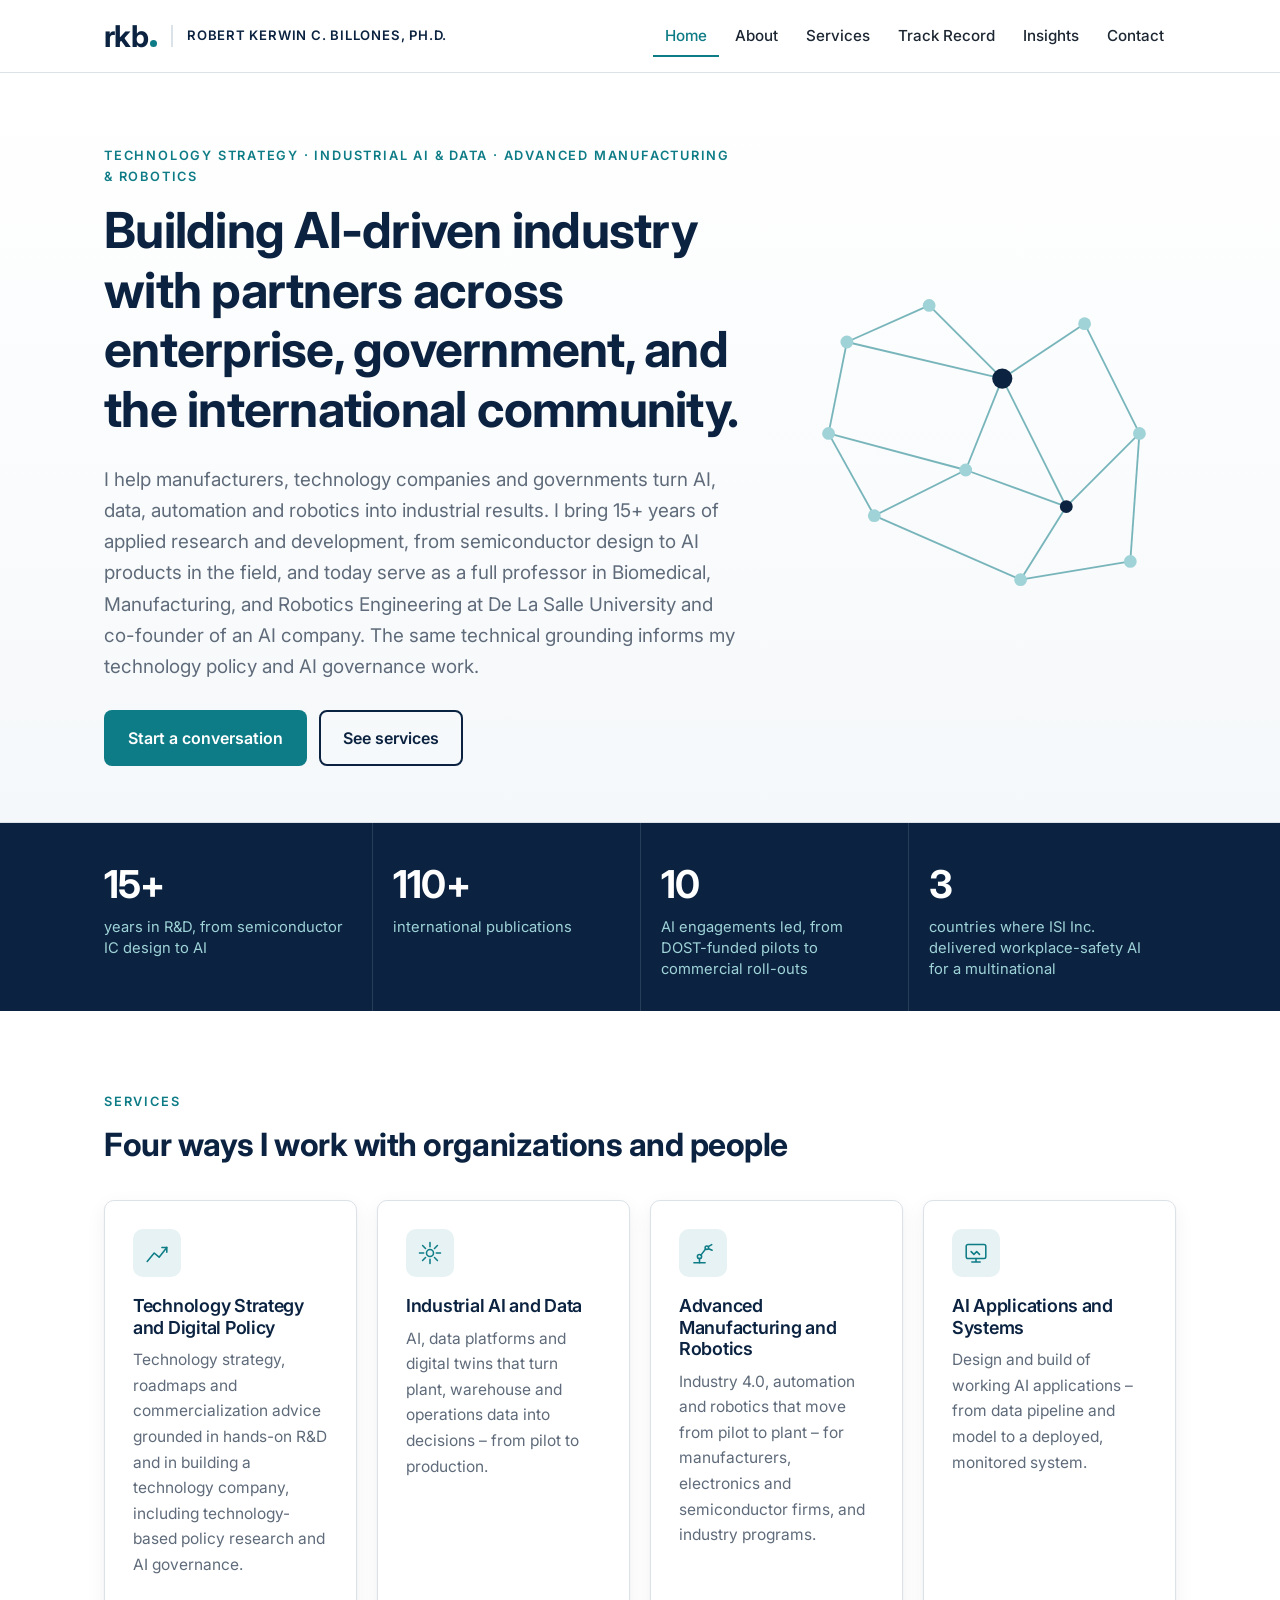
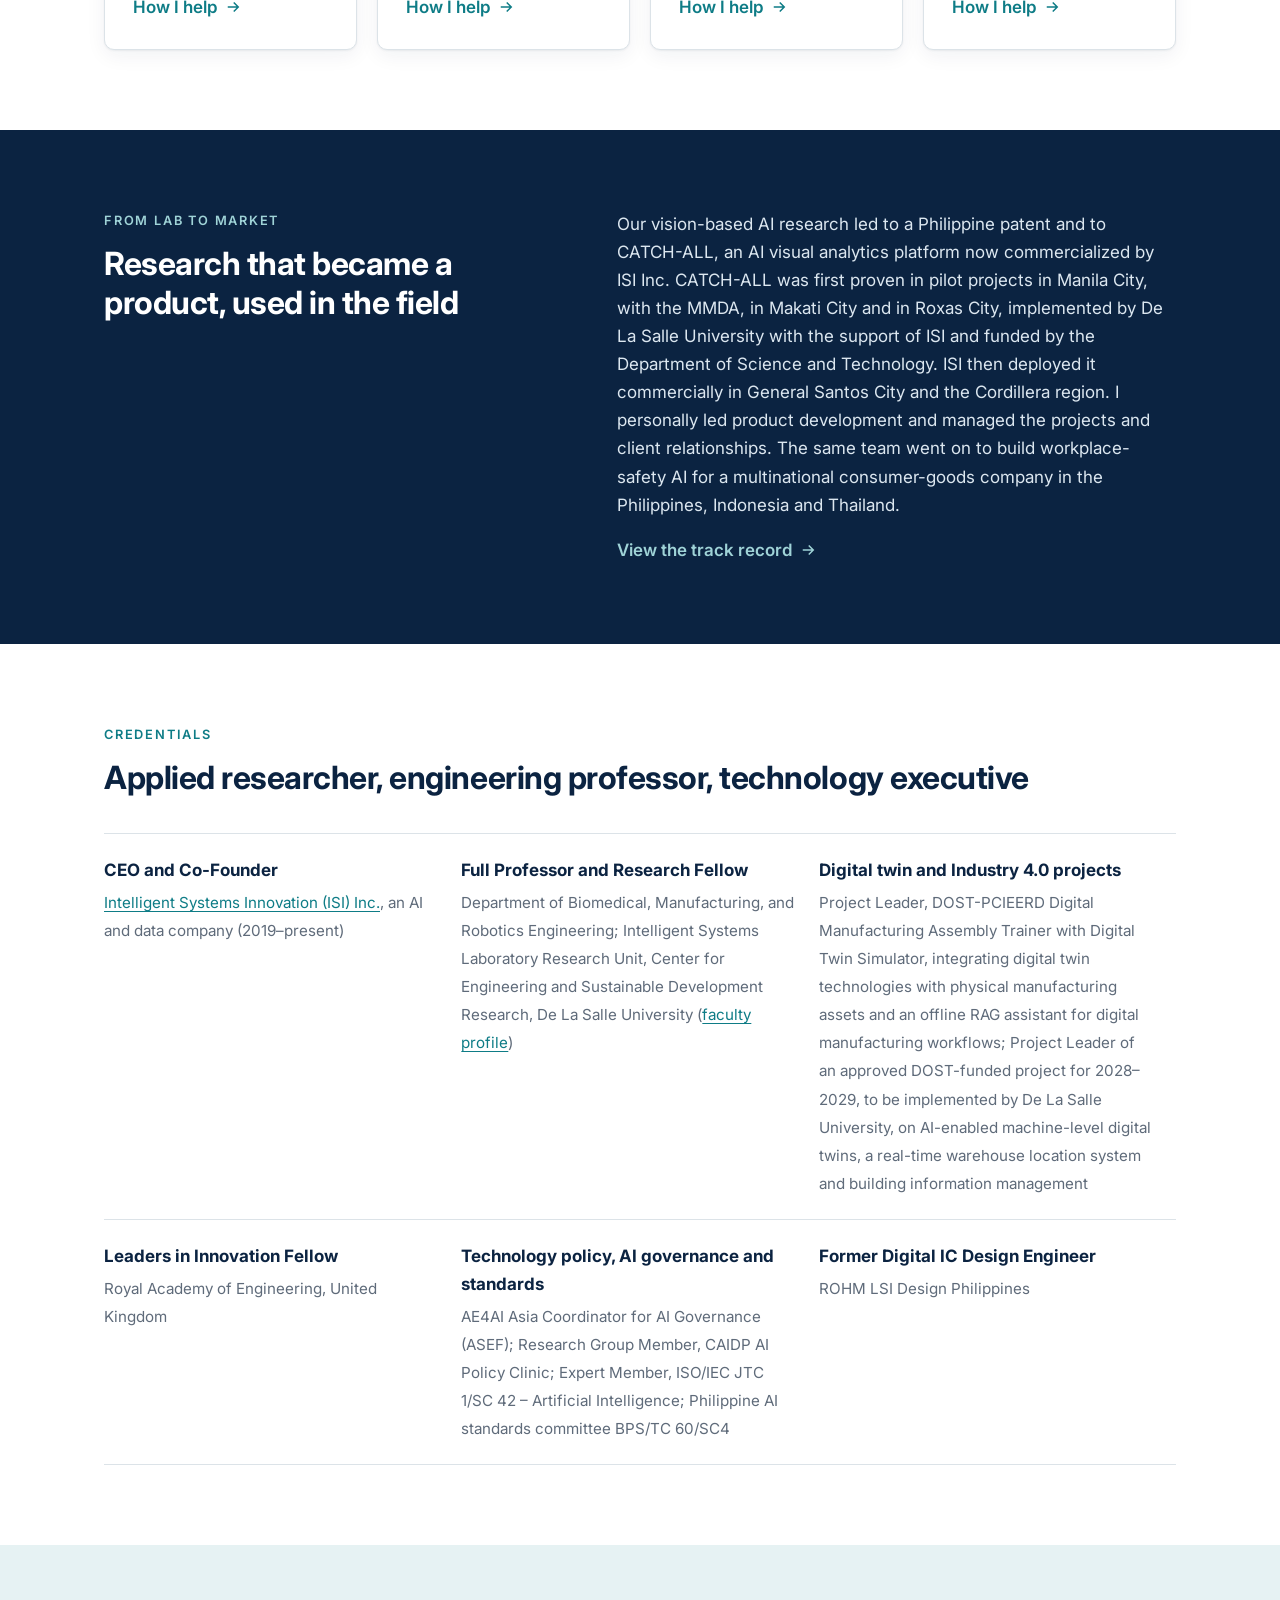
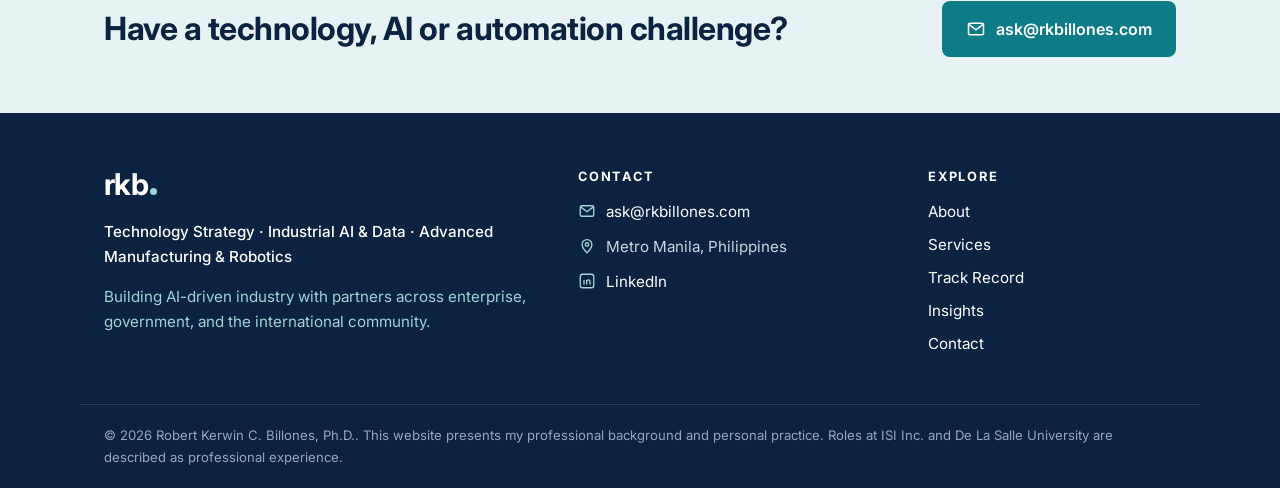
==== commit 82f2bb7e: "Add files via upload" ====
--- a/index.html
+++ b/index.html
@@ -141,7 +141,6 @@
         <li><svg viewBox="0 0 24 24" aria-hidden="true"><rect x="3" y="5" width="18" height="14" rx="2"/><path d="M3.5 6.5 12 13l8.5-6.5"/></svg><a href="mailto:ask@rkbillones.com">ask@rkbillones.com</a></li>
         <li><svg viewBox="0 0 24 24" aria-hidden="true"><path d="M12 21s-6.5-6.2-6.5-11a6.5 6.5 0 0 1 13 0c0 4.8-6.5 11-6.5 11z"/><circle cx="12" cy="10" r="2.3"/></svg><span>Metro Manila, Philippines</span></li>
         <li><svg viewBox="0 0 24 24" aria-hidden="true"><rect x="3" y="3" width="18" height="18" rx="3"/><path d="M8 10.5v6M8 7.6v.1M11.5 16.5v-6M11.5 13c0-1.7 1-2.6 2.4-2.6s2.1.9 2.1 2.6v3.5"/></svg><a href="https://www.linkedin.com/in/robert-kerwin-billones-70526b146" rel="noopener">LinkedIn</a></li>
-        <li><svg viewBox="0 0 24 24" aria-hidden="true"><path d="M2.5 9 12 4.5 21.5 9 12 13.5z"/><path d="M6.5 11v4.5c0 1.6 2.5 3 5.5 3s5.5-1.4 5.5-3V11M21.5 9v5"/></svg><a href="https://old.dlsu.edu.ph/colleges/gcoe/academic-departments/manufacturing-engineering-management/faculty-profile/robert-billones/" rel="noopener">DLSU faculty profile</a></li>
       </ul>
     </div>
     <div>
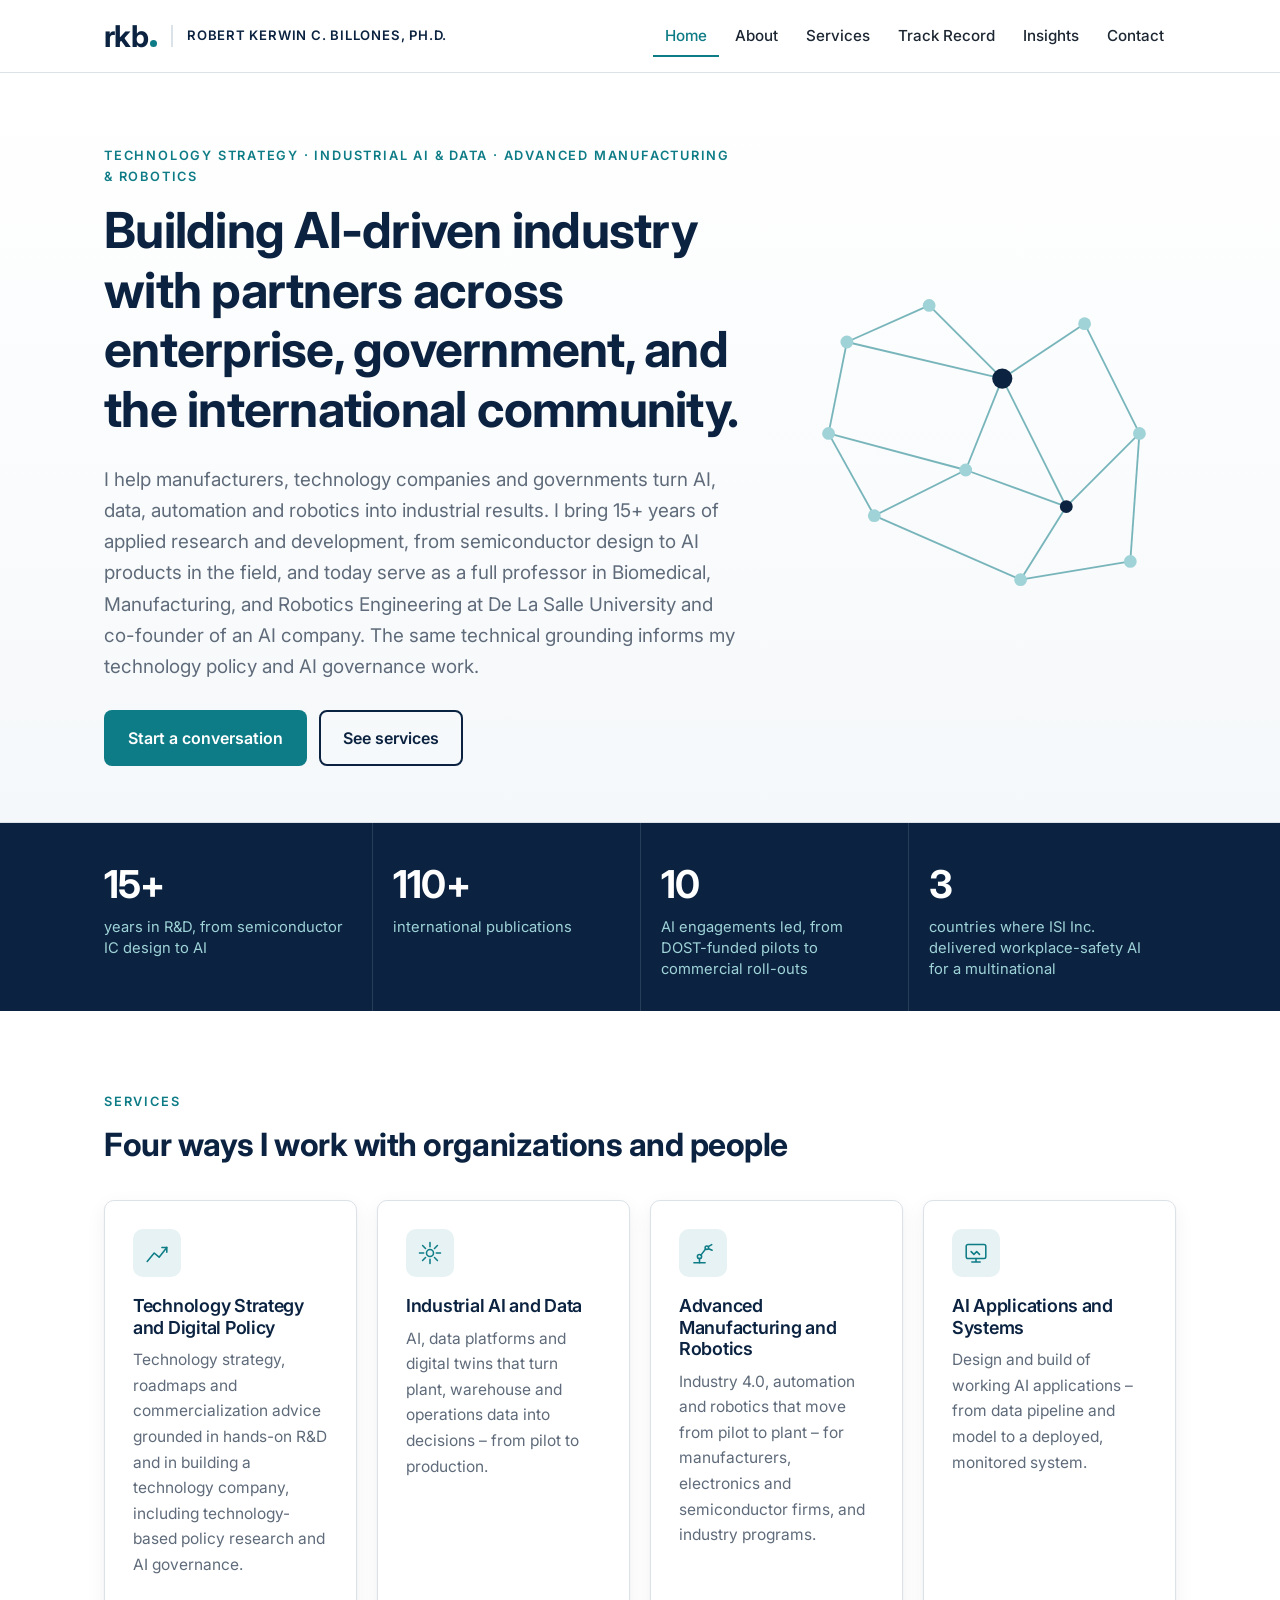
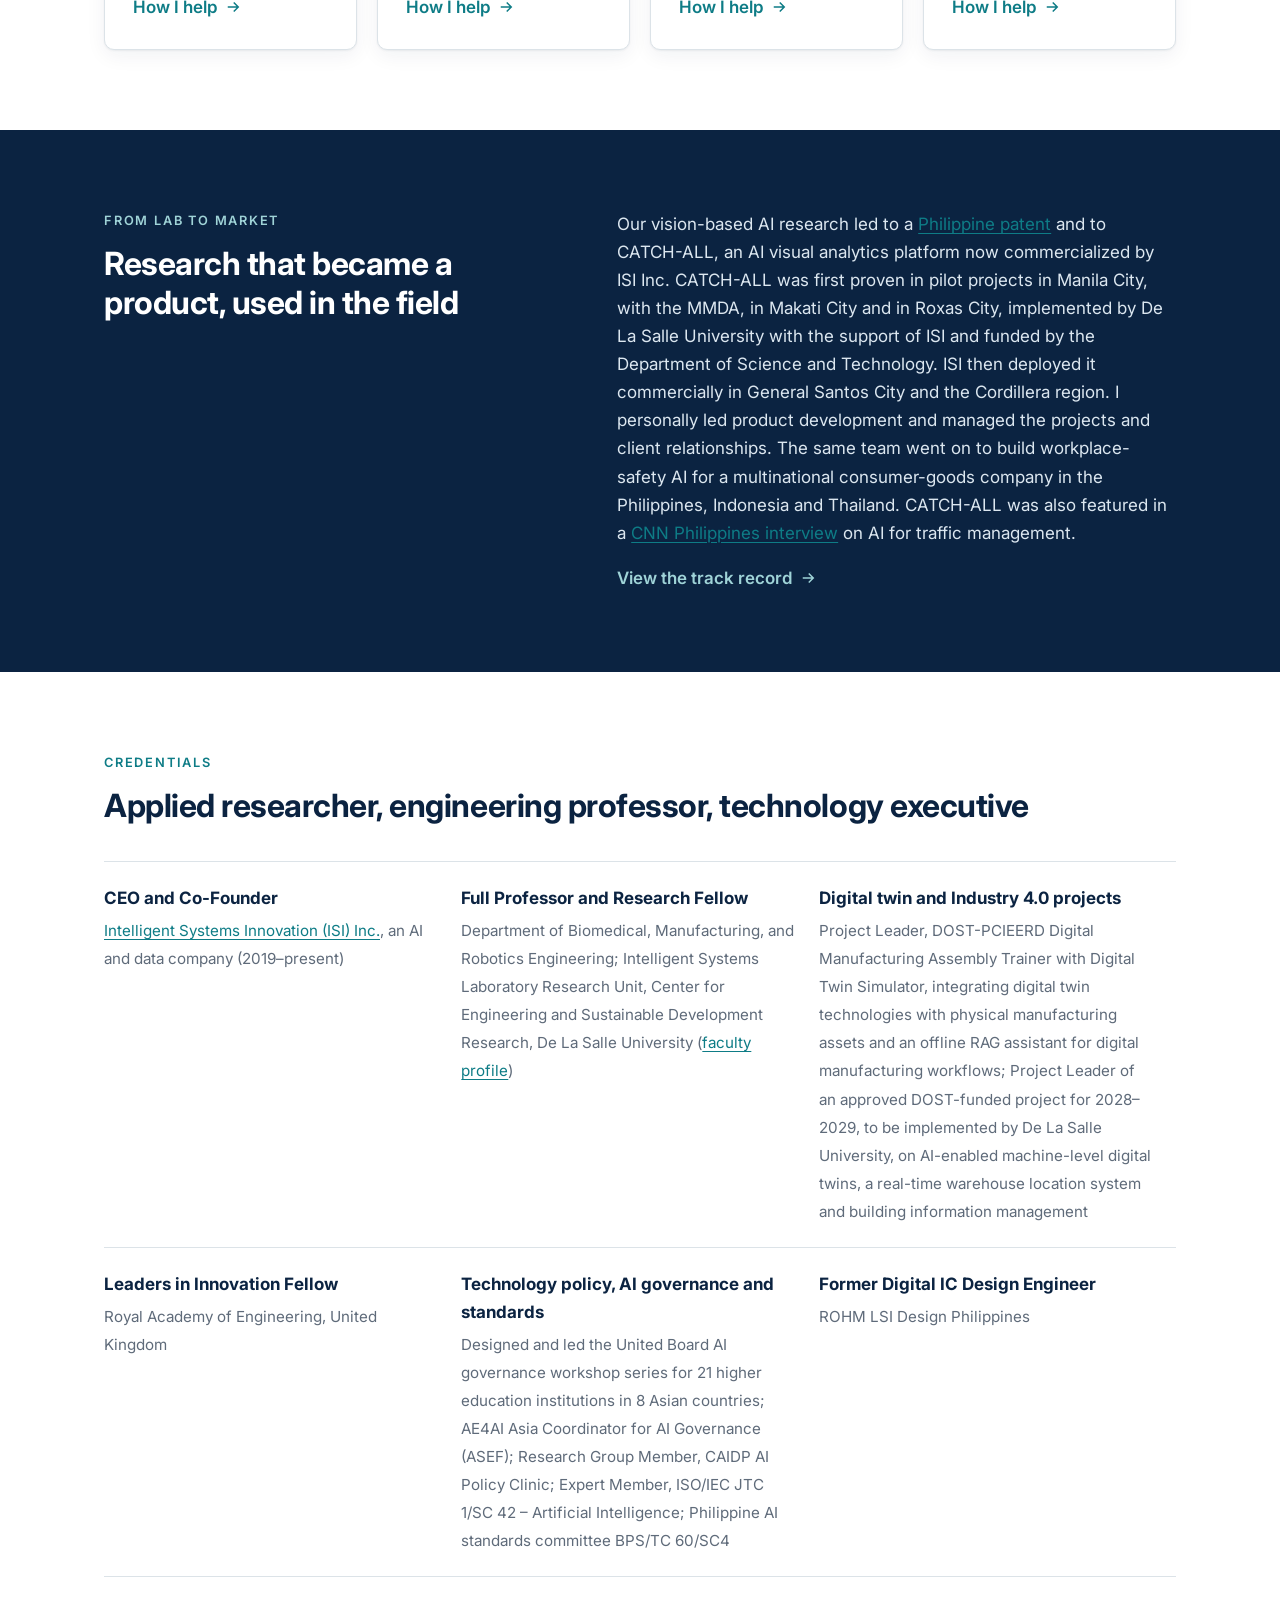
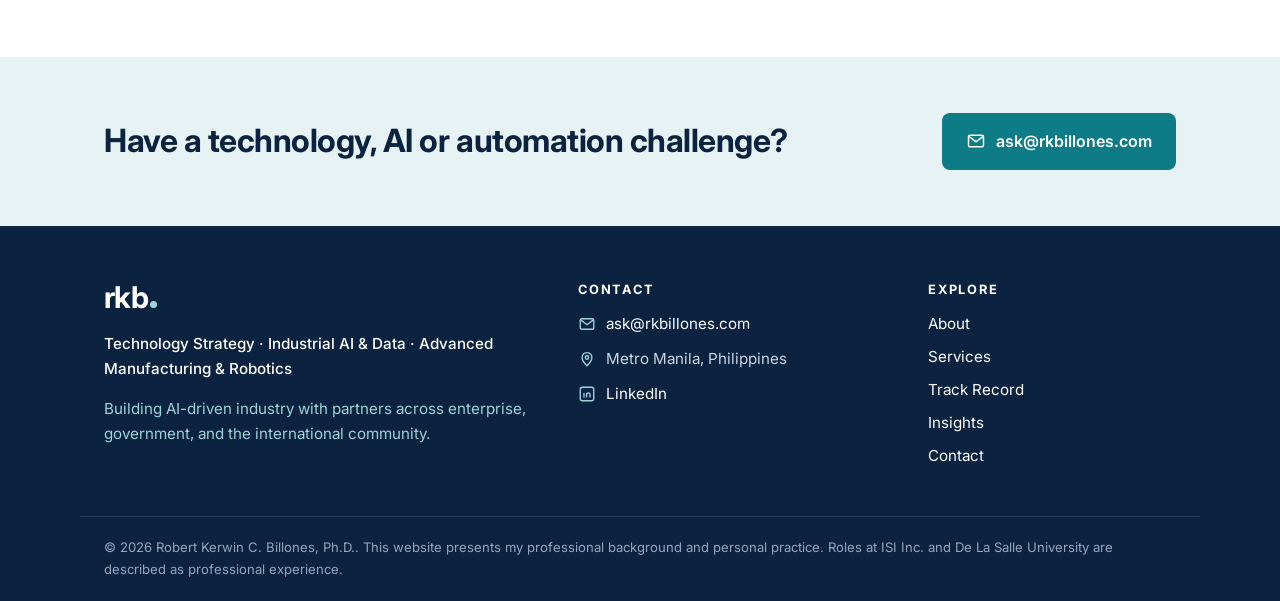
==== commit f93591e2: "Added new information" ====
--- a/index.html
+++ b/index.html
@@ -24,7 +24,7 @@
 <link rel="preconnect" href="https://fonts.gstatic.com" crossorigin>
 <link href="https://fonts.googleapis.com/css2?family=Inter:wght@400;500;600;700&display=swap" rel="stylesheet">
 <link rel="stylesheet" href="css/style.css">
-<script type="application/ld+json">{"@context": "https://schema.org", "@graph": [{"@type": "Person", "@id": "https://rkbillones.com/#person", "name": "Robert Kerwin C. Billones", "honorificPrefix": "Dr.", "honorificSuffix": "Ph.D.", "url": "https://rkbillones.com/", "image": "https://rkbillones.com/assets/photo.jpg", "email": "mailto:ask@rkbillones.com", "jobTitle": "Full Professor; CEO and Co-Founder", "worksFor": [{"@type": "CollegeOrUniversity", "name": "De La Salle University"}, {"@type": "Organization", "name": "Intelligent Systems Innovation (ISI) Inc.", "url": "https://isinnovation.com.ph/"}], "alumniOf": [{"@type": "CollegeOrUniversity", "name": "De La Salle University"}, {"@type": "CollegeOrUniversity", "name": "Bulacan State University"}], "knowsAbout": ["Technology strategy", "Industrial AI", "Digital twins", "Advanced manufacturing", "Robotics", "AI governance", "Computer vision"], "address": {"@type": "PostalAddress", "addressLocality": "Metro Manila", "addressCountry": "PH"}, "sameAs": ["https://old.dlsu.edu.ph/colleges/gcoe/academic-departments/manufacturing-engineering-management/faculty-profile/robert-billones/", "https://www.linkedin.com/in/robert-kerwin-billones-70526b146", "https://orcid.org/0009-0006-6923-953X", "https://scholar.google.com/citations?hl=en&user=fT3X9toAAAAJ", "https://www.scopus.com/pages/authors/56771397100"]}, {"@type": "WebSite", "@id": "https://rkbillones.com/#website", "url": "https://rkbillones.com/", "name": "Dr. Robert Kerwin C. Billones", "publisher": {"@id": "https://rkbillones.com/#person"}}]}</script>
+<script type="application/ld+json">{"@context": "https://schema.org", "@graph": [{"@type": "Person", "@id": "https://rkbillones.com/#person", "name": "Robert Kerwin C. Billones", "honorificPrefix": "Dr.", "honorificSuffix": "Ph.D.", "url": "https://rkbillones.com/", "image": "https://rkbillones.com/assets/photo.jpg", "email": "mailto:ask@rkbillones.com", "jobTitle": "Full Professor; CEO and Co-Founder", "worksFor": [{"@type": "CollegeOrUniversity", "name": "De La Salle University"}, {"@type": "Organization", "name": "Intelligent Systems Innovation (ISI) Inc.", "url": "https://isinnovation.com.ph/"}], "alumniOf": [{"@type": "CollegeOrUniversity", "name": "De La Salle University"}, {"@type": "CollegeOrUniversity", "name": "Bulacan State University"}], "knowsAbout": ["Technology strategy", "Industrial AI", "Digital twins", "Advanced manufacturing", "Robotics", "AI governance", "Computer vision"], "address": {"@type": "PostalAddress", "addressLocality": "Metro Manila", "addressCountry": "PH"}, "sameAs": ["https://old.dlsu.edu.ph/colleges/gcoe/academic-departments/manufacturing-engineering-management/faculty-profile/robert-billones/", "https://www.linkedin.com/in/robert-kerwin-billones-70526b146", "https://orcid.org/0009-0006-6923-953X", "https://scholar.google.com/citations?hl=en&user=fT3X9toAAAAJ", "https://www.scopus.com/pages/authors/56771397100", "https://www.researchgate.net/profile/Robert-Kerwin-Billones", "https://dlsu.academia.edu/RobertKerwinBillones"]}, {"@type": "WebSite", "@id": "https://rkbillones.com/#website", "url": "https://rkbillones.com/", "name": "Dr. Robert Kerwin C. Billones", "publisher": {"@id": "https://rkbillones.com/#person"}}]}</script>
 </head>
 <body>
 <a class="skip" href="#main">Skip to content</a>
@@ -98,7 +98,7 @@
       <h2>Research that became a product, used in the field</h2>
     </div>
     <div>
-      <p>Our vision-based AI research led to a Philippine patent and to CATCH-ALL, an AI visual analytics platform now commercialized by ISI Inc. CATCH-ALL was first proven in pilot projects in Manila City, with the MMDA, in Makati City and in Roxas City, implemented by De La Salle University with the support of ISI and funded by the Department of Science and Technology. ISI then deployed it commercially in General Santos City and the Cordillera region. I personally led product development and managed the projects and client relationships. The same team went on to build workplace-safety AI for a multinational consumer-goods company in the Philippines, Indonesia and Thailand.</p>
+      <p>Our vision-based AI research led to a <a href="https://onlineservices.ipophil.gov.ph/patgazette/IPASJournal/V29N15_INV_2nd.pdf" rel="noopener">Philippine patent</a> and to CATCH-ALL, an AI visual analytics platform now commercialized by ISI Inc. CATCH-ALL was first proven in pilot projects in Manila City, with the MMDA, in Makati City and in Roxas City, implemented by De La Salle University with the support of ISI and funded by the Department of Science and Technology. ISI then deployed it commercially in General Santos City and the Cordillera region. I personally led product development and managed the projects and client relationships. The same team went on to build workplace-safety AI for a multinational consumer-goods company in the Philippines, Indonesia and Thailand. CATCH-ALL was also featured in a <a href="https://www.linkedin.com/posts/robert-kerwin-billones-70526b146_ai-smartcity-trafficmanagement-ugcPost-7117834275403567104-dtJp/" rel="noopener">CNN Philippines interview</a> on AI for traffic management.</p>
       <a class="more more-light" href="track-record.html">View the track record <svg viewBox="0 0 24 24" aria-hidden="true"><path d="M5 12h14M13 6l6 6-6 6"/></svg></a>
     </div>
   </div>
@@ -115,7 +115,7 @@
       <li><strong>Full Professor and Research Fellow</strong><span>Department of Biomedical, Manufacturing, and Robotics Engineering; Intelligent Systems Laboratory Research Unit, Center for Engineering and Sustainable Development Research, De La Salle University (<a href="https://old.dlsu.edu.ph/colleges/gcoe/academic-departments/manufacturing-engineering-management/faculty-profile/robert-billones/" rel="noopener">faculty profile</a>)</span></li>
       <li><strong>Digital twin and Industry 4.0 projects</strong><span>Project Leader, DOST-PCIEERD Digital Manufacturing Assembly Trainer with Digital Twin Simulator, integrating digital twin technologies with physical manufacturing assets and an offline RAG assistant for digital manufacturing workflows; Project Leader of an approved DOST-funded project for 2028–2029, to be implemented by De La Salle University, on AI-enabled machine-level digital twins, a real-time warehouse location system and building information management</span></li>
       <li><strong>Leaders in Innovation Fellow</strong><span>Royal Academy of Engineering, United Kingdom</span></li>
-      <li><strong>Technology policy, AI governance and standards</strong><span>AE4AI Asia Coordinator for AI Governance (ASEF); Research Group Member, CAIDP AI Policy Clinic; Expert Member, ISO/IEC JTC 1/SC 42 – Artificial Intelligence; Philippine AI standards committee BPS/TC 60/SC4</span></li>
+      <li><strong>Technology policy, AI governance and standards</strong><span>Designed and led the United Board AI governance workshop series for 21 higher education institutions in 8 Asian countries; AE4AI Asia Coordinator for AI Governance (ASEF); Research Group Member, CAIDP AI Policy Clinic; Expert Member, ISO/IEC JTC 1/SC 42 – Artificial Intelligence; Philippine AI standards committee BPS/TC 60/SC4</span></li>
       <li><strong>Former Digital IC Design Engineer</strong><span>ROHM LSI Design Philippines</span></li>
     </ul>
   </div>
--- a/css/style.css
+++ b/css/style.css
@@ -248,3 +248,12 @@
 [hidden] { display: none !important; }
 .bi-by { font-weight: 600; color: var(--teal); }
 .bi-tag { margin: 4px 0 0; color: var(--grey); font-size: 1rem; }
+
+/* media feature (track record) */
+.media-feature { margin-top: 36px; }
+.media-figs { display: grid; grid-template-columns: 1.92fr 1.45fr; gap: 16px; align-items: start; }
+.media-figs figure { margin: 0; }
+.media-figs img { width: 100%; height: auto; border-radius: 12px; display: block; }
+.media-cap { margin-top: 12px; font-size: .95rem; color: var(--grey); max-width: 70ch; }
+.media-cap a { color: var(--teal); }
+@media (max-width: 720px) { .media-figs { grid-template-columns: 1fr; } }
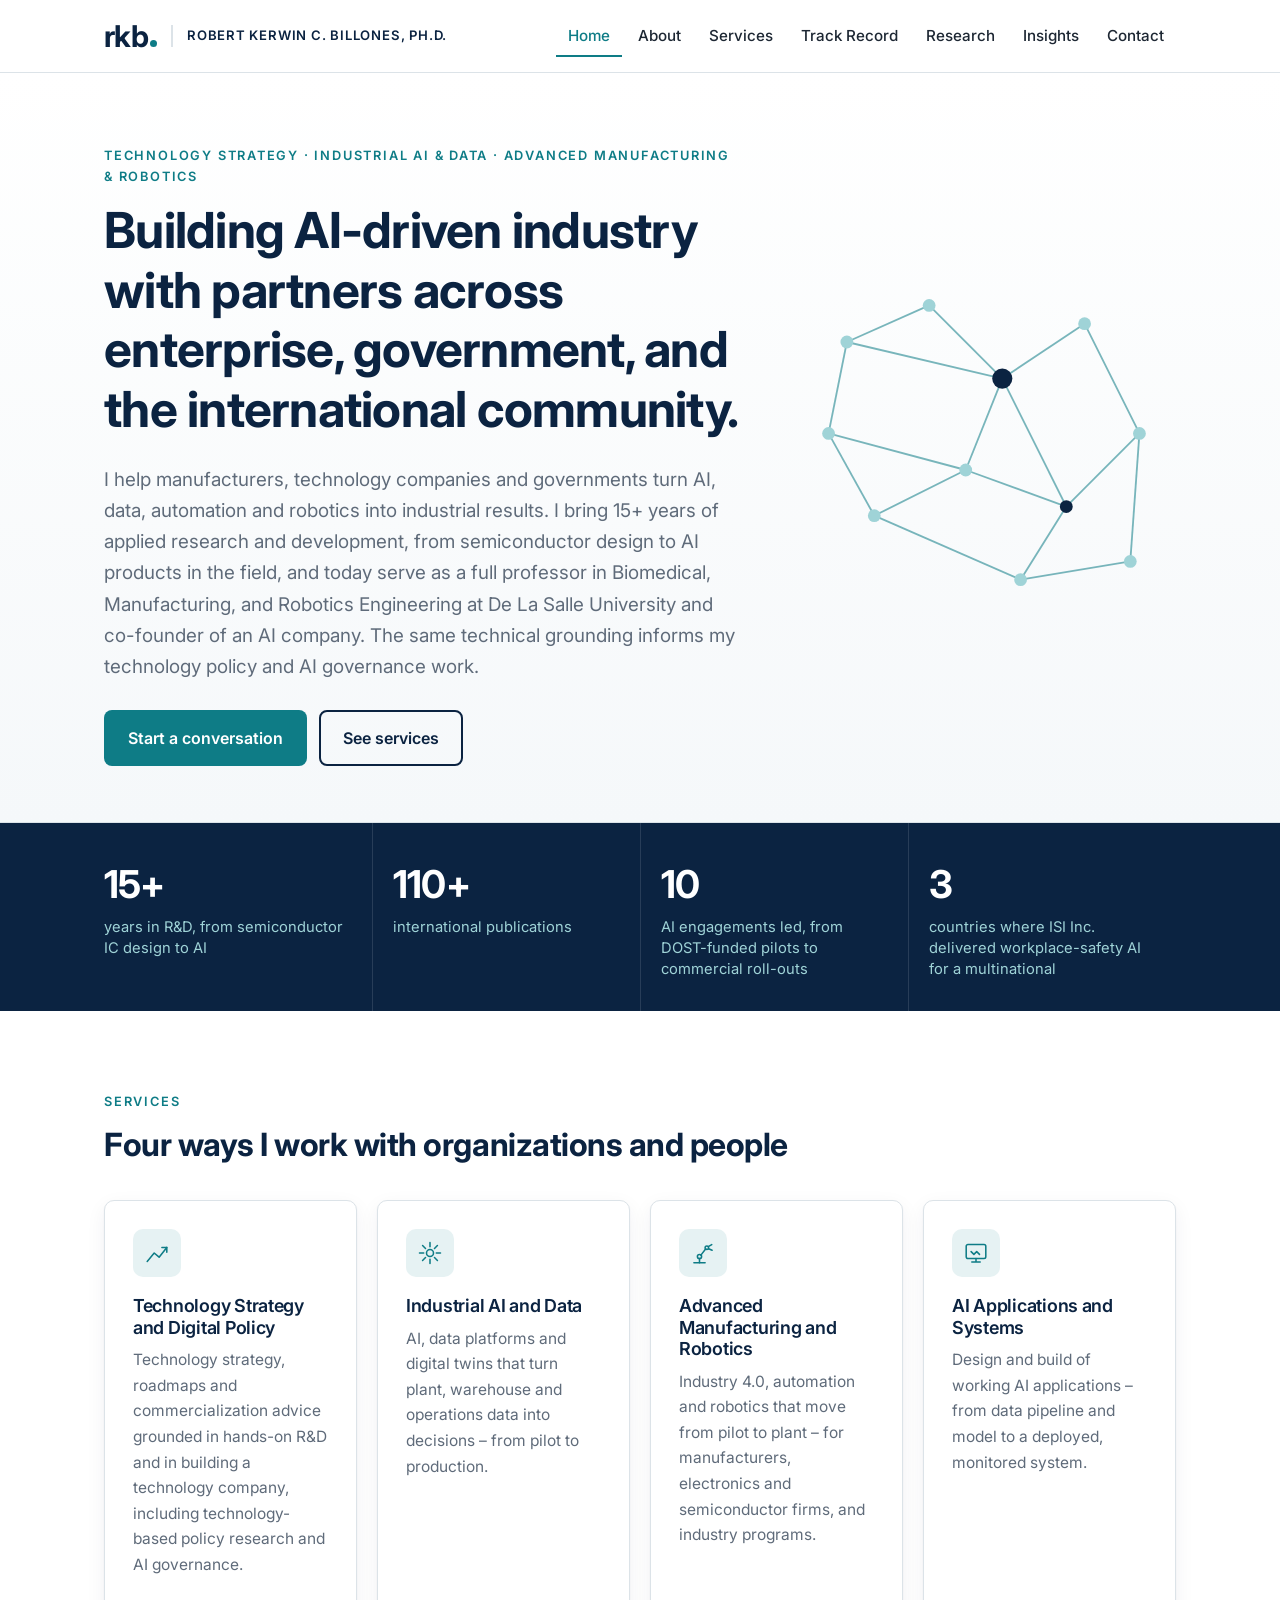
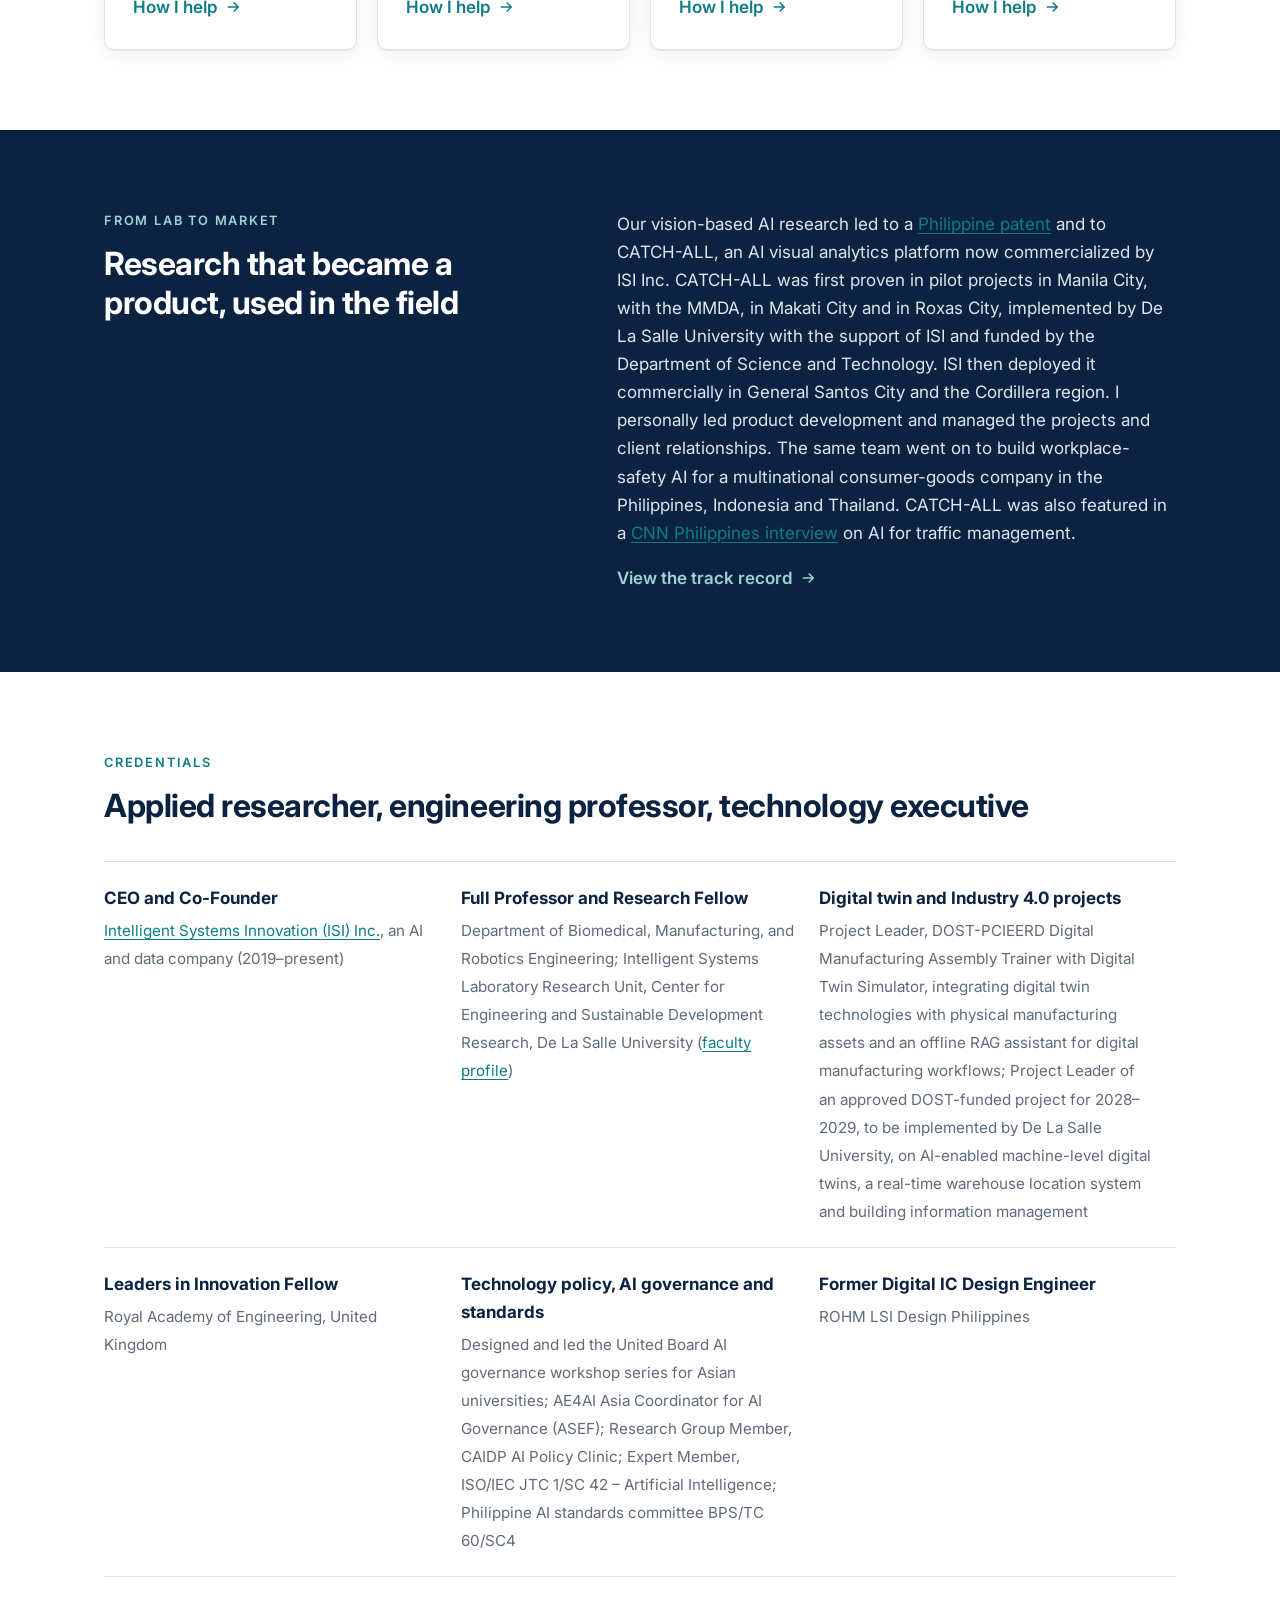
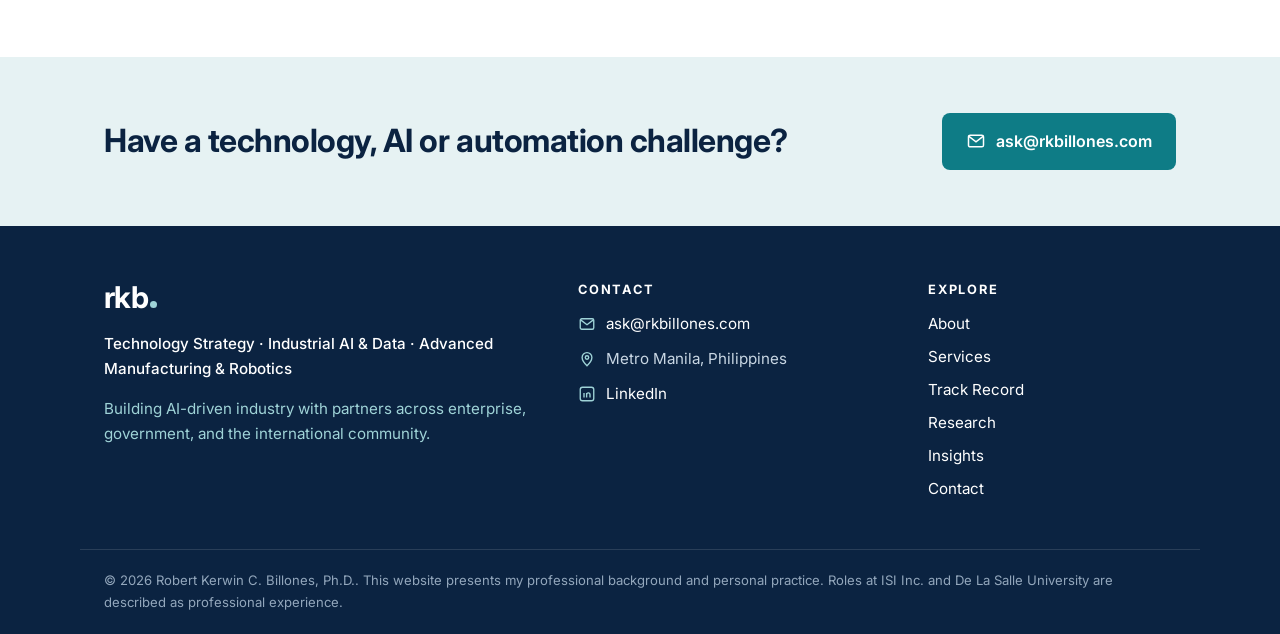
==== commit 3a65b716: "Add files via upload" ====
--- a/index.html
+++ b/index.html
@@ -3,18 +3,18 @@
 <head>
 <meta charset="utf-8">
 <meta name="viewport" content="width=device-width, initial-scale=1">
-<title>Dr. Robert Kerwin C. Billones | Technology Strategy · Industrial AI &amp; Data · Advanced Manufacturing &amp; Robotics</title>
-<meta name="description" content="Dr. Robert Kerwin C. Billones: technology strategy, industrial AI and data, and advanced manufacturing and robotics advisory. CEO of ISI Inc., full professor in Biomedical, Manufacturing, and Robotics Engineering at De La Salle University, Royal Academy of Engineering LIF Fellow.">
+<title>Dr. Robert Kerwin C. Billones | Technology Strategy and Industrial AI</title>
+<meta name="description" content="Dr. Robert Kerwin C. Billones: technology strategy, industrial AI, advanced manufacturing and AI systems. DLSU full professor and CEO of ISI Inc.">
 <meta name="author" content="Robert Kerwin C. Billones, Ph.D.">
 <link rel="canonical" href="https://rkbillones.com/">
 <meta property="og:type" content="website">
 <meta property="og:site_name" content="Dr. Robert Kerwin C. Billones">
-<meta property="og:title" content="Dr. Robert Kerwin C. Billones | Technology Strategy · Industrial AI &amp; Data · Advanced Manufacturing &amp; Robotics">
-<meta property="og:description" content="Dr. Robert Kerwin C. Billones: technology strategy, industrial AI and data, and advanced manufacturing and robotics advisory. CEO of ISI Inc., full professor in Biomedical, Manufacturing, and Robotics Engineering at De La Salle University, Royal Academy of Engineering LIF Fellow.">
+<meta property="og:title" content="Dr. Robert Kerwin C. Billones | Technology Strategy and Industrial AI">
+<meta property="og:description" content="Dr. Robert Kerwin C. Billones: technology strategy, industrial AI, advanced manufacturing and AI systems. DLSU full professor and CEO of ISI Inc.">
 <meta property="og:url" content="https://rkbillones.com/">
 <meta property="og:image" content="https://rkbillones.com/assets/og-image.png">
-<meta name="twitter:title" content="Dr. Robert Kerwin C. Billones | Technology Strategy · Industrial AI &amp; Data · Advanced Manufacturing &amp; Robotics">
-<meta name="twitter:description" content="Dr. Robert Kerwin C. Billones: technology strategy, industrial AI and data, and advanced manufacturing and robotics advisory. CEO of ISI Inc., full professor in Biomedical, Manufacturing, and Robotics Engineering at De La Salle University, Royal Academy of Engineering LIF Fellow.">
+<meta name="twitter:title" content="Dr. Robert Kerwin C. Billones | Technology Strategy and Industrial AI">
+<meta name="twitter:description" content="Dr. Robert Kerwin C. Billones: technology strategy, industrial AI, advanced manufacturing and AI systems. DLSU full professor and CEO of ISI Inc.">
 <meta name="twitter:image" content="https://rkbillones.com/assets/og-image.png">
 <meta name="twitter:card" content="summary_large_image">
 <meta name="theme-color" content="#0B2341">
@@ -32,7 +32,7 @@
   <div class="wrap header-inner">
     <a class="brand" href="index.html"><span class="logo " aria-label="rkb."><span class="logo-word">rkb</span><span class="logo-dot"></span></span><span class="brand-name">Robert Kerwin C. Billones, Ph.D.</span></a>
     <button class="nav-toggle" aria-expanded="false" aria-controls="site-nav"><span></span><span></span><span></span><span class="sr">Menu</span></button>
-    <nav id="site-nav" class="site-nav" aria-label="Main"><ul><li><a href="index.html" aria-current="page">Home</a></li><li><a href="about.html">About</a></li><li><a href="services.html">Services</a></li><li><a href="track-record.html">Track Record</a></li><li><a href="insights.html">Insights</a></li><li><a href="contact.html">Contact</a></li></ul></nav>
+    <nav id="site-nav" class="site-nav" aria-label="Main"><ul><li><a href="index.html" aria-current="page">Home</a></li><li><a href="about.html">About</a></li><li><a href="services.html">Services</a></li><li><a href="track-record.html">Track Record</a></li><li><a href="research.html">Research</a></li><li><a href="insights.html">Insights</a></li><li><a href="contact.html">Contact</a></li></ul></nav>
   </div>
 </header>
 <main id="main">
@@ -115,7 +115,7 @@
       <li><strong>Full Professor and Research Fellow</strong><span>Department of Biomedical, Manufacturing, and Robotics Engineering; Intelligent Systems Laboratory Research Unit, Center for Engineering and Sustainable Development Research, De La Salle University (<a href="https://old.dlsu.edu.ph/colleges/gcoe/academic-departments/manufacturing-engineering-management/faculty-profile/robert-billones/" rel="noopener">faculty profile</a>)</span></li>
       <li><strong>Digital twin and Industry 4.0 projects</strong><span>Project Leader, DOST-PCIEERD Digital Manufacturing Assembly Trainer with Digital Twin Simulator, integrating digital twin technologies with physical manufacturing assets and an offline RAG assistant for digital manufacturing workflows; Project Leader of an approved DOST-funded project for 2028–2029, to be implemented by De La Salle University, on AI-enabled machine-level digital twins, a real-time warehouse location system and building information management</span></li>
       <li><strong>Leaders in Innovation Fellow</strong><span>Royal Academy of Engineering, United Kingdom</span></li>
-      <li><strong>Technology policy, AI governance and standards</strong><span>Designed and led the United Board AI governance workshop series for 21 higher education institutions in 8 Asian countries; AE4AI Asia Coordinator for AI Governance (ASEF); Research Group Member, CAIDP AI Policy Clinic; Expert Member, ISO/IEC JTC 1/SC 42 – Artificial Intelligence; Philippine AI standards committee BPS/TC 60/SC4</span></li>
+      <li><strong>Technology policy, AI governance and standards</strong><span>Designed and led the United Board AI governance workshop series for Asian universities; AE4AI Asia Coordinator for AI Governance (ASEF); Research Group Member, CAIDP AI Policy Clinic; Expert Member, ISO/IEC JTC 1/SC 42 – Artificial Intelligence; Philippine AI standards committee BPS/TC 60/SC4</span></li>
       <li><strong>Former Digital IC Design Engineer</strong><span>ROHM LSI Design Philippines</span></li>
     </ul>
   </div>
@@ -145,7 +145,7 @@
     </div>
     <div>
       <h2 class="footer-h">Explore</h2>
-      <ul class="footer-nav"><li><a href="about.html">About</a></li><li><a href="services.html">Services</a></li><li><a href="track-record.html">Track Record</a></li><li><a href="insights.html">Insights</a></li><li><a href="contact.html">Contact</a></li></ul>
+      <ul class="footer-nav"><li><a href="about.html">About</a></li><li><a href="services.html">Services</a></li><li><a href="track-record.html">Track Record</a></li><li><a href="research.html">Research</a></li><li><a href="insights.html">Insights</a></li><li><a href="contact.html">Contact</a></li></ul>
     </div>
   </div>
   <div class="wrap footer-base">
--- a/css/style.css
+++ b/css/style.css
@@ -257,3 +257,12 @@
 .media-cap { margin-top: 12px; font-size: .95rem; color: var(--grey); max-width: 70ch; }
 .media-cap a { color: var(--teal); }
 @media (max-width: 720px) { .media-figs { grid-template-columns: 1fr; } }
+/* insights hero mark + contact inquiries */
+.bi-hero { font-size: inherit; }
+.inq-grid { list-style: none; padding: 0; margin: 0; display: grid; grid-template-columns: repeat(2, 1fr); gap: 16px; }
+.inq-grid li { background: #fff; border: 1px solid var(--line, #e3e8ee); border-radius: 12px; padding: 20px; display: flex; flex-direction: column; gap: 6px; }
+.inq-links { margin: auto 0 0; padding-top: 6px; font-size: .9rem; }
+.inq-grid strong { font-size: 1.05rem; }
+.inq-grid span { color: var(--grey); }
+.inq-grid a { color: var(--teal); }
+@media (max-width: 720px) { .inq-grid { grid-template-columns: 1fr; } }
